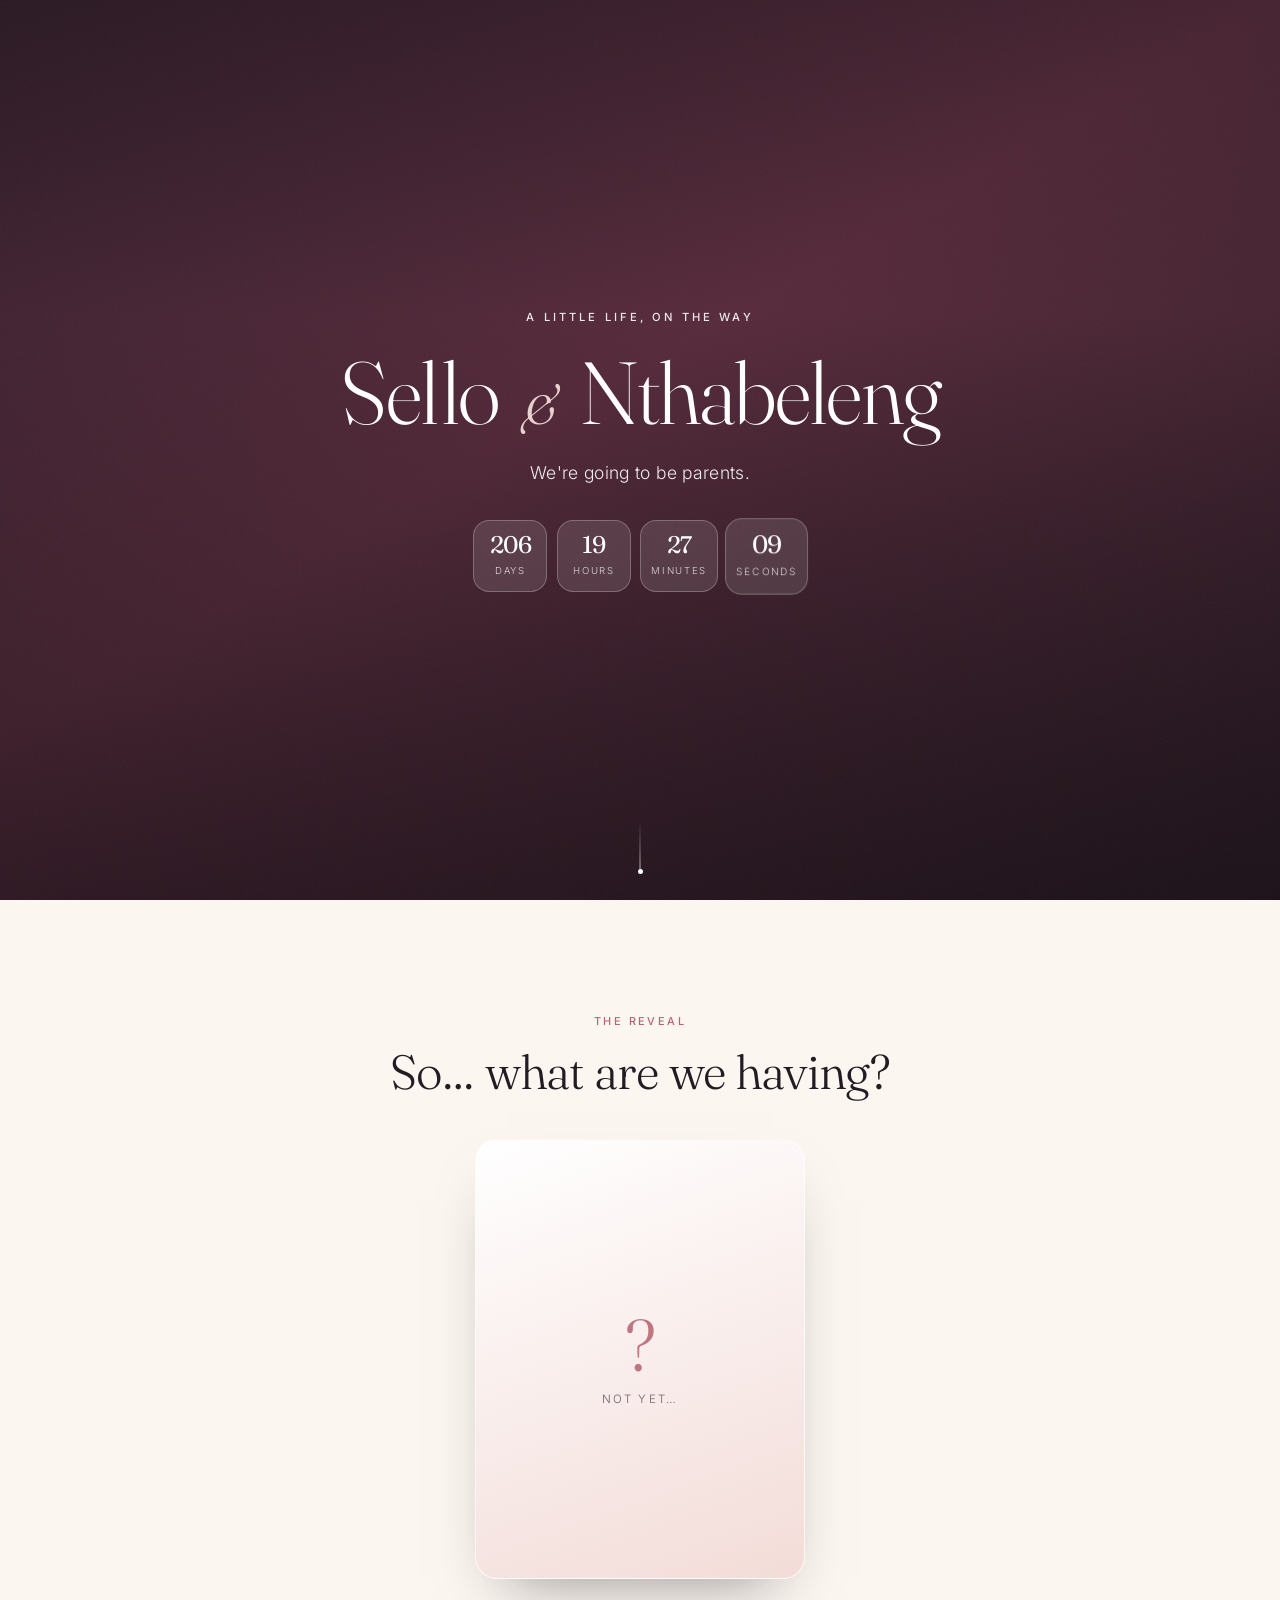
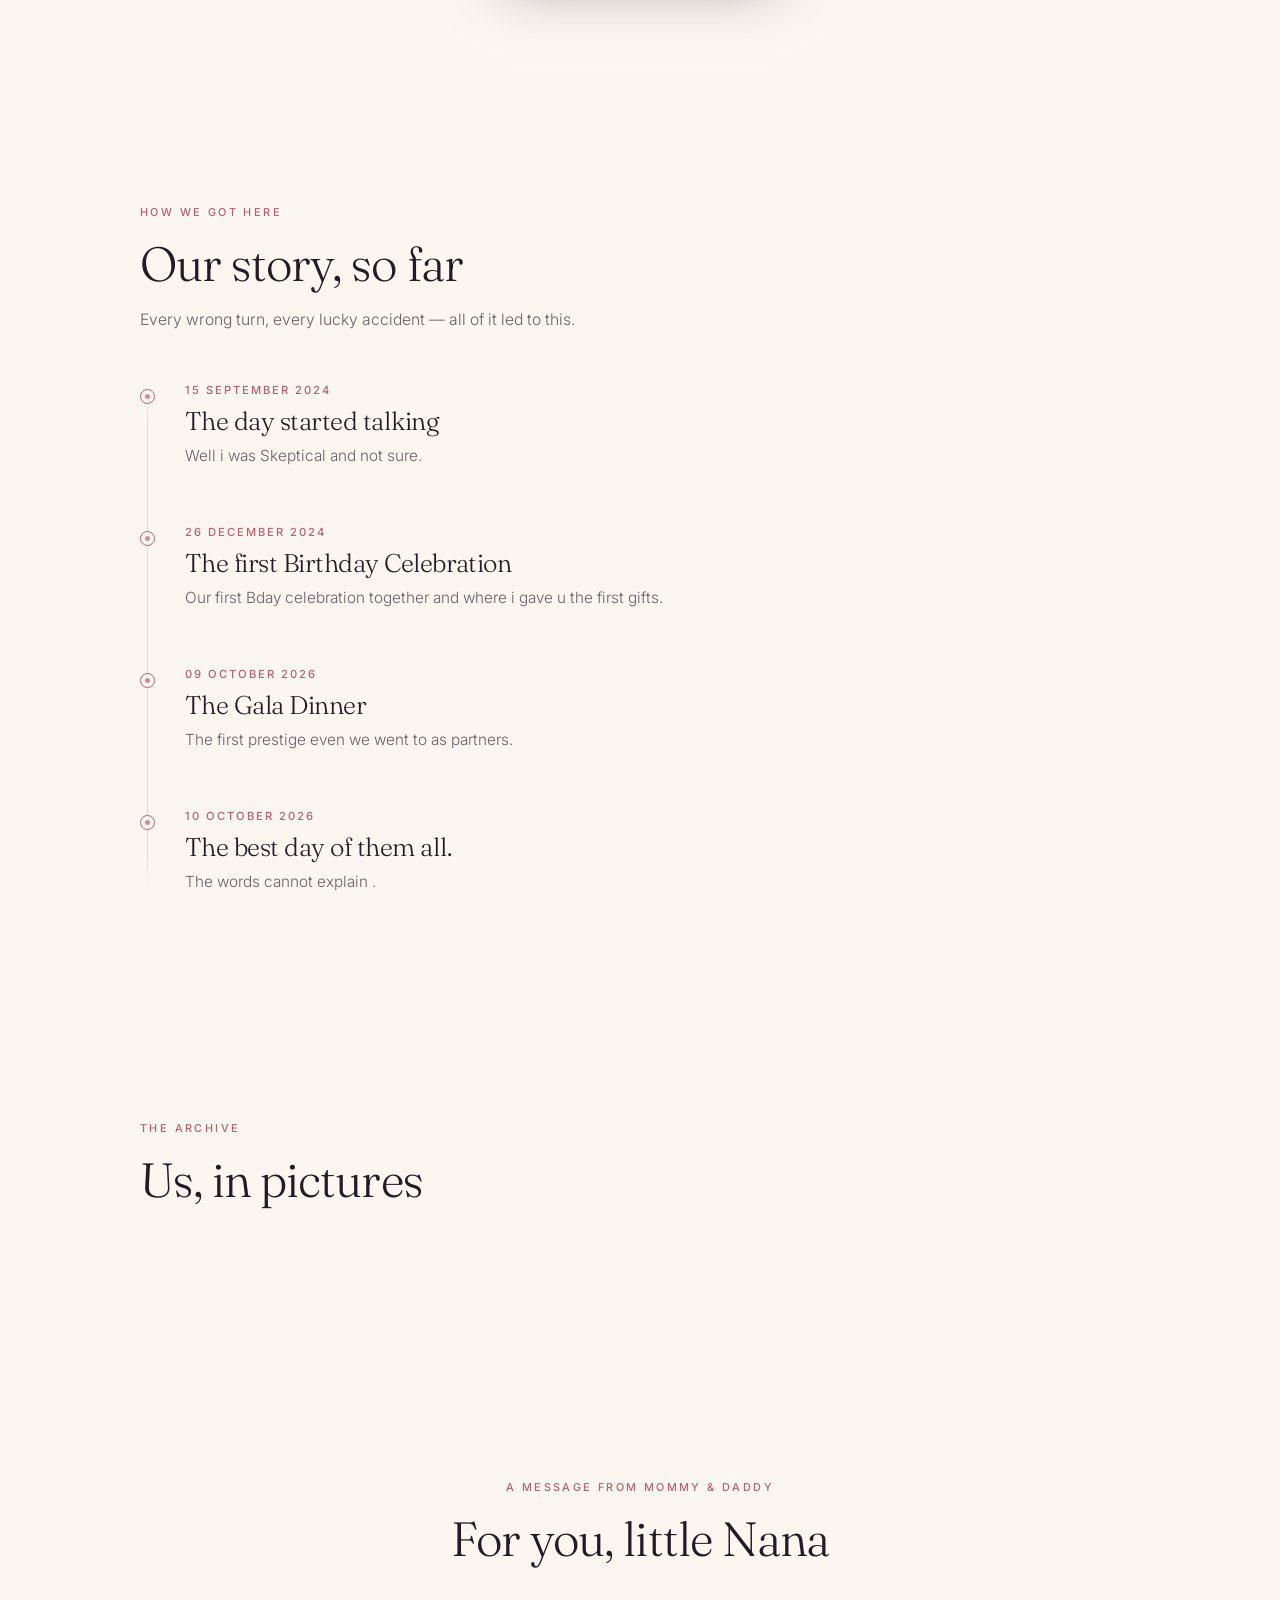
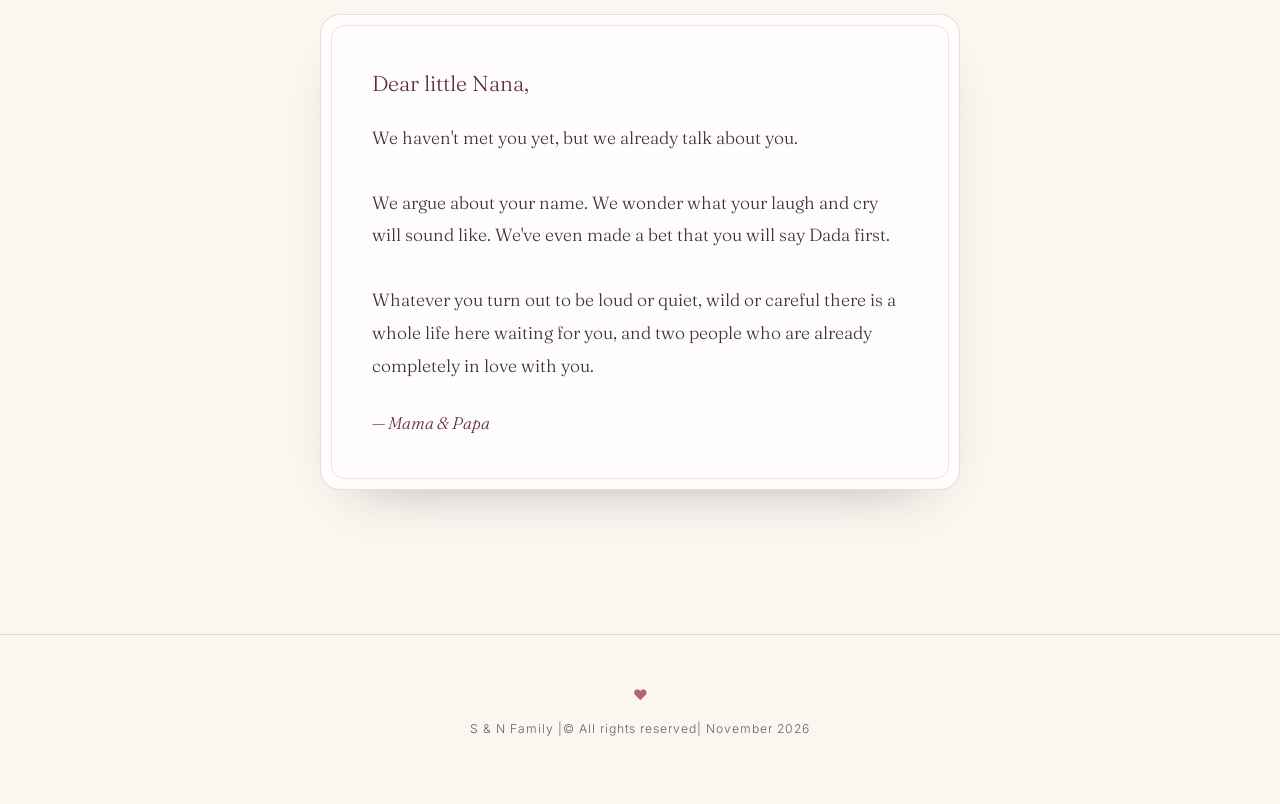
==== index.htm @ b05c245f "Update index.htm" ====
<!DOCTYPE html>
<html lang="en">
<head>
<meta charset="utf-8" />
<meta name="viewport" content="width=device-width, initial-scale=1, viewport-fit=cover" />
<title>Our Little angel</title>
<meta name="description" content="A little corner of the internet for our story — and the tiny person on the way." />
<meta name="theme-color" content="#FBF6F0" />
<link rel="preconnect" href="https://fonts.googleapis.com" />
<link rel="preconnect" href="https://fonts.gstatic.com" crossorigin />
<link href="https://fonts.googleapis.com/css2?family=Fraunces:ital,opsz,wght@0,9..144,300;0,9..144,400;0,9..144,500;1,9..144,300;1,9..144,400&family=Inter:wght@300;400;500&display=swap" rel="stylesheet" />
<style>
/* ============ BASE ============ */
*,*::before,*::after{box-sizing:border-box}
:root{
  --cream:#FBF6F0;
  --paper:#FFFDFB;
  --ink:#241C24;
  --ink-soft:#6B5E68;
  --plum:#5E2B41;
  --rose:#B4636F;
  --blush:#F1DCD8;
  --line:rgba(36,28,36,.13);
  --serif:"Fraunces",Georgia,"Times New Roman",serif;
  --sans:"Inter",system-ui,-apple-system,"Segoe UI",sans-serif;
  --max:1080px;
  --pad:clamp(1.25rem,5vw,2.5rem);
  --ease:cubic-bezier(.22,1,.36,1);
}
html{scroll-behavior:smooth;-webkit-text-size-adjust:100%}
body{
  margin:0;background:var(--cream);color:var(--ink);
  font-family:var(--sans);font-weight:300;line-height:1.7;
  font-size:clamp(15px,1.6vw,17px);overflow-x:hidden;
}
img{max-width:100%;display:block}
h1,h2,h3{font-family:var(--serif);font-weight:300;line-height:1.1;letter-spacing:-.02em;margin:0;font-optical-sizing:auto}
p{margin:0}
a{color:inherit}

/* subtle paper grain */
.grain{
  position:fixed;inset:0;z-index:9999;pointer-events:none;opacity:.045;
  background-image:url("data:image/svg+xml,%3Csvg xmlns='http://www.w3.org/2000/svg' width='180' height='180'%3E%3Cfilter id='n'%3E%3CfeTurbulence type='fractalNoise' baseFrequency='0.8' numOctaves='3' stitchTiles='stitch'/%3E%3C/filter%3E%3Crect width='180' height='180' filter='url(%23n)'/%3E%3C/svg%3E");
  background-size:180px 180px;
}

/* ============ LAYOUT ============ */
.section{padding:clamp(3.5rem,9vw,7rem) 0}
.wrap{max-width:var(--max);margin-inline:auto;padding-inline:var(--pad)}
.eyebrow{
  font-family:var(--sans);font-size:.68rem;letter-spacing:.22em;text-transform:uppercase;
  color:var(--rose);font-weight:500;margin-bottom:1rem;
}
.section__title{font-size:clamp(1.9rem,4.6vw,3rem)}
.section__lede{color:var(--ink-soft);max-width:52ch;margin-top:1rem;font-size:.98rem}

/* ============ HERO ============ */
.hero{
  position:relative;min-height:100svh;display:grid;place-items:center;text-align:center;
  overflow:hidden;color:#fff;isolation:isolate;
}
.hero__bg{
  position:absolute;inset:0;z-index:-2;
  background:linear-gradient(150deg,#3A2230 0%,#6B3348 45%,#2A1B24 100%);
}
.hero__img{
  position:absolute;inset:0;width:100%;height:100%;object-fit:cover;z-index:-1;opacity:.92;
}
.hero__veil{
  position:absolute;inset:0;z-index:0;
  background:linear-gradient(180deg,rgba(20,12,18,.42) 0%,rgba(20,12,18,.22) 35%,rgba(20,12,18,.66) 100%);
}
.hero__content{position:relative;z-index:1;padding:2rem var(--pad);max-width:900px}
.hero__kicker{
  font-size:.7rem;letter-spacing:.28em;text-transform:uppercase;font-weight:500;
  opacity:.9;margin-bottom:1.4rem;
}
.hero__names{
  font-size:clamp(2.4rem,8.5vw,5.5rem);line-height:.98;
  display:flex;flex-wrap:wrap;justify-content:center;align-items:baseline;gap:.15em .28em;
}
.hero__names .amp{font-style:italic;color:var(--blush);font-size:.62em;opacity:.95}
.hero__line{margin-top:1.4rem;font-size:clamp(.95rem,2.2vw,1.1rem);letter-spacing:.02em;opacity:.92}

/* ============ COUNTDOWN ============ */
.countdown{
  display:flex;
  gap:.6rem;
  justify-content:center;
  flex-wrap:wrap;
  margin-top:2rem;
}
.cd-unit{
  min-width:74px;
  padding:.75rem .6rem;
  border-radius:16px;
  background:rgba(255,255,255,.12);
  border:1px solid rgba(255,255,255,.25);
  backdrop-filter:blur(8px);
  -webkit-backdrop-filter:blur(8px);
  text-align:center;
  transition:transform .3s ease;
}
.cd-unit.tick{transform:scale(1.05)}
.cd-num{
  display:block;
  font-family:var(--serif);
  font-size:1.5rem;
  line-height:1;
  font-weight:400;
  letter-spacing:-.02em;
  font-variant-numeric:tabular-nums;
}
.cd-lbl{
  display:block;
  margin-top:.4rem;
  font-size:.6rem;
  letter-spacing:.18em;
  text-transform:uppercase;
  opacity:.8;
}
.countdown__done{
  margin-top:2rem;
  font-family:var(--serif);
  font-size:1.25rem;
  letter-spacing:-.02em;
  opacity:.95;
}
@media(max-width:520px){
  .cd-unit{min-width:62px;padding:.65rem .45rem}
  .cd-num{font-size:1.2rem}
}

.scroll-cue{
  position:absolute;bottom:1.6rem;left:50%;transform:translateX(-50%);
  width:1px;height:52px;z-index:1;
  background:linear-gradient(180deg,transparent,rgba(255,255,255,.75));
}
.scroll-cue::after{
  content:"";position:absolute;left:50%;bottom:0;width:5px;height:5px;border-radius:50%;
  background:#fff;transform:translateX(-50%);animation:cue 2.2s ease-in-out infinite;
}
@keyframes cue{
  0%,100%{transform:translate(-50%,0);opacity:.3}
  50%{transform:translate(-50%,-10px);opacity:1}
}

/* ============ REVEAL CARD ============ */
.reveal-section{text-align:center}
.flip{
  position:relative;perspective:1400px;
  width:min(330px,78vw);aspect-ratio:3/4;
  margin:2.5rem auto 0;cursor:pointer;
  -webkit-tap-highlight-color:transparent;
}
.flip__inner{
  position:relative;width:100%;height:100%;
  transform-style:preserve-3d;
  transition:transform 1.1s var(--ease);
}
.flip.is-flipped .flip__inner{transform:rotateY(180deg)}
.flip__face{
  position:absolute;inset:0;backface-visibility:hidden;-webkit-backface-visibility:hidden;
  border-radius:22px;display:flex;flex-direction:column;align-items:center;justify-content:center;
  gap:.55rem;text-align:center;padding:1.6rem;
  box-shadow:0 30px 60px -32px rgba(36,28,36,.5);
  border:1px solid rgba(255,255,255,.7);
}
.flip__face--front{background:linear-gradient(160deg,#FFFFFF 0%,#F3DCD8 100%)}
.flip__face--back{transform:rotateY(180deg);background:linear-gradient(160deg,#FFFFFF 0%,#F6E7EA 100%)}
.flip.is-boy  .flip__face--back{background:linear-gradient(160deg,#FFFFFF 0%,#DCE9F0 100%)}
.flip.is-girl .flip__face--back{background:linear-gradient(160deg,#FFFFFF 0%,#F6DDE3 100%)}
.flip.is-surprise .flip__face--back{background:linear-gradient(160deg,#FFFFFF 0%,#EFE4F2 100%)}

.flip__q{
  font-family:var(--serif);font-size:4.5rem;line-height:1;color:var(--rose);opacity:.85;
  animation:breathe 3.5s ease-in-out infinite;
}
@keyframes breathe{0%,100%{transform:scale(1);opacity:.7}50%{transform:scale(1.07);opacity:1}}
.flip__hint{font-size:.72rem;letter-spacing:.18em;text-transform:uppercase;color:var(--ink-soft)}
.flip__small{font-size:.72rem;letter-spacing:.2em;text-transform:uppercase;color:var(--ink-soft)}
.flip__big{
  font-family:var(--serif);font-size:clamp(2.4rem,9vw,3.2rem);line-height:1;
  color:var(--plum);
}
.flip__note{font-size:.85rem;color:var(--ink-soft);max-width:22ch;line-height:1.6}

.shake{animation:shake .45s ease}
@keyframes shake{
  0%,100%{transform:translateX(0)}
  20%{transform:translateX(-7px)}
  40%{transform:translateX(7px)}
  60%{transform:translateX(-4px)}
  80%{transform:translateX(4px)}
}

/* floating hearts on reveal */
.spark{
  position:absolute;bottom:48%;pointer-events:none;color:var(--rose);
  animation:floatUp 1.9s ease-out forwards;opacity:0;z-index:5;
}
@keyframes floatUp{
  0%{opacity:0;transform:translate(0,0) scale(.5)}
  18%{opacity:.95}
  100%{opacity:0;transform:translate(var(--dx),-280px) scale(1.15) rotate(18deg)}
}

/* ============ STORY TIMELINE ============ */
.story{position:relative;display:flex;flex-direction:column;gap:clamp(2.2rem,5vw,3.4rem);margin-top:3rem}
.story::before{
  content:"";position:absolute;left:7px;top:10px;bottom:10px;width:1px;
  background:linear-gradient(180deg,transparent,var(--line) 6%,var(--line) 94%,transparent);
}
.story__item{position:relative;padding-left:clamp(1.9rem,5vw,2.8rem)}
.story__dot{
  position:absolute;left:0;top:.5rem;width:15px;height:15px;border-radius:50%;
  background:var(--cream);border:1px solid var(--rose);
}
.story__dot::after{
  content:"";position:absolute;inset:4px;border-radius:50%;background:var(--rose);opacity:.7;
}
.story__date{font-size:.7rem;letter-spacing:.18em;text-transform:uppercase;color:var(--rose);font-weight:500;margin-bottom:.4rem}
.story__title{font-size:clamp(1.25rem,3vw,1.6rem);margin-bottom:.5rem}
.story__text{color:var(--ink-soft);max-width:56ch;font-size:.96rem}
.story__photo{
  margin:1.1rem 0 0;border-radius:14px;overflow:hidden;background:#EFE6DE;
  aspect-ratio:16/10;max-width:520px;
}
.story__photo img{width:100%;height:100%;object-fit:cover}

/* ============ GALLERY ============ */
.gallery{column-count:1;column-gap:14px;margin-top:3rem}
@media(min-width:560px){.gallery{column-count:2}}
@media(min-width:900px){.gallery{column-count:3}}
.gallery__item{
  break-inside:avoid;margin:0 0 14px;border-radius:14px;overflow:hidden;
  background:#EFE6DE;
}
.gallery__item img{width:100%;transition:transform .8s var(--ease)}
.gallery__item:hover img{transform:scale(1.04)}
.gallery__item figcaption{
  font-size:.68rem;letter-spacing:.12em;text-transform:uppercase;color:var(--ink-soft);
  padding:.7rem .2rem .85rem;text-align:center;
}

/* ============ LETTER ============ */
.letter{
  position:relative;max-width:640px;margin:3rem auto 0;
  background:var(--paper);border:1px solid var(--line);border-radius:20px;
  padding:clamp(1.6rem,5vw,3.2rem);
  box-shadow:0 24px 55px -38px rgba(36,28,36,.45);
}
.letter::before{
  content:"";position:absolute;inset:10px;border:1px solid rgba(180,99,111,.18);
  border-radius:13px;pointer-events:none;
}
.letter__greeting{font-family:var(--serif);font-size:1.35rem;color:var(--plum);margin-bottom:1.2rem}
.letter__body{
  font-family:var(--serif);font-size:clamp(1rem,2.4vw,1.1rem);line-height:1.85;
  color:#3B303A;white-space:pre-line;
}
.letter__signoff{margin-top:1.7rem;font-family:var(--serif);font-style:italic;color:var(--plum)}

/* ============ FOOTER ============ */
.footer{padding:3rem 0 4rem;text-align:center;border-top:1px solid var(--line);margin-top:2rem}
.footer p{font-size:.76rem;color:var(--ink-soft);letter-spacing:.08em}
.footer .mark{color:var(--rose);font-size:.9rem;display:block;margin-bottom:.7rem}

/* ============ SCROLL REVEAL ============ */
.reveal-on-scroll{opacity:0;transform:translateY(22px);transition:opacity .9s var(--ease),transform .9s var(--ease)}
.reveal-on-scroll.in{opacity:1;transform:none}

@media (prefers-reduced-motion:reduce){
  html{scroll-behavior:auto}
  .reveal-on-scroll{opacity:1;transform:none;transition:none}
  .flip__q,.scroll-cue::after{animation:none}
  .cd-unit{transition:none}
}
</style>
</head>
<body>
<div class="grain" aria-hidden="true"></div>

<!-- ══════════════ HERO ══════════════ -->
<header class="hero" id="top">
  <div class="hero__bg" aria-hidden="true"></div>
  <img class="hero__img" id="heroImg" alt="" fetchpriority="high" />
  <div class="hero__veil" aria-hidden="true"></div>

  <div class="hero__content">
    <p class="hero__kicker" id="heroKicker"></p>
    <h1 class="hero__names">
      <span id="nameYou"></span>
      <span class="amp" aria-hidden="true">&amp;</span>
      <span id="nameHer"></span>
    </h1>
    <p class="hero__line" id="heroLine"></p>

    <!-- ===== COUNTDOWN UNDER "WE'RE GOING TO BE PARENTS." ===== -->
    <div class="countdown" id="countdown" aria-live="polite">
      <div class="cd-unit">
        <span class="cd-num" id="cd-d">—</span>
        <span class="cd-lbl">Days</span>
      </div>
      <div class="cd-unit">
        <span class="cd-num" id="cd-h">—</span>
        <span class="cd-lbl">Hours</span>
      </div>
      <div class="cd-unit">
        <span class="cd-num" id="cd-m">—</span>
        <span class="cd-lbl">Minutes</span>
      </div>
      <div class="cd-unit">
        <span class="cd-num" id="cd-s">—</span>
        <span class="cd-lbl">Seconds</span>
      </div>
    </div>
    <p class="countdown__done" id="cd-done" hidden>Our Little Angel is here 🤍.</p>
    <!-- ===== /COUNTDOWN ===== -->
  </div>

  <a class="scroll-cue" href="#reveal" aria-label="Scroll down"></a>
</header>

<!-- ══════════════ REVEAL ══════════════ -->
<section class="section reveal-section" id="reveal">
  <div class="wrap">
    <p class="eyebrow reveal-on-scroll">The reveal</p>
    <h2 class="section__title reveal-on-scroll">So… what are we having?</h2>

    <div class="flip" id="flip" role="button" tabindex="0"
         aria-label="Tap the card to reveal the gender">
      <div class="flip__inner">
        <div class="flip__face flip__face--front">
          <span class="flip__q" aria-hidden="true">?</span>
          <p class="flip__hint" id="flipHint">Tap to find out</p>
        </div>
        <div class="flip__face flip__face--back">
          <p class="flip__small" id="revealLabel"></p>
          <p class="flip__big" id="revealAnswer"></p>
          <p class="flip__note" id="revealNote"></p>
        </div>
      </div>
    </div>
  </div>
</section>

<!-- ══════════════ STORY ══════════════ -->
<section class="section" id="story-section">
  <div class="wrap">
    <p class="eyebrow reveal-on-scroll">How we got here</p>
    <h2 class="section__title reveal-on-scroll">Our story, so far</h2>
    <p class="section__lede reveal-on-scroll">Every wrong turn, every lucky accident — all of it led to this.</p>
    <div class="story" id="story"></div>
  </div>
</section>

<!-- ══════════════ GALLERY ══════════════ -->
<section class="section" id="gallery-section">
  <div class="wrap">
    <p class="eyebrow reveal-on-scroll">The archive</p>
    <h2 class="section__title reveal-on-scroll">Us, in pictures</h2>
    <div class="gallery" id="gallery"></div>
  </div>
</section>

<!-- ══════════════ LETTER ══════════════ -->
<section class="section" id="letter-section">
  <div class="wrap">
    <p class="eyebrow reveal-on-scroll" style="text-align:center">A Message from Mommy & Daddy</p>
    <h2 class="section__title reveal-on-scroll" style="text-align:center">For you, little Nana</h2>

    <article class="letter reveal-on-scroll">
      <p class="letter__greeting" id="letterGreeting"></p>
      <p class="letter__body" id="letterBody"></p>
      <p class="letter__signoff" id="letterSignoff"></p>
    </article>
  </div>
</section>

<!-- ══════════════ FOOTER ══════════════ -->
<footer class="footer">
  <div class="wrap">
    <span class="mark" aria-hidden="true">♥</span>
    <p id="footerNote"></p>
  </div>
</footer>

<script>
/* ══════════════════════════════════════════════════════════════
   ①  YOUR CONTENT — edit this block only
   ══════════════════════════════════════════════════════════════ */
const CONFIG = {

  names: { you: "Sello", her: "Nthabeleng" },

  hero: {
    photo: "photos/hero.jpg",           // ← your gender-reveal photo
    alt: "Our gender reveal",
    kicker: "A little life, on the way",
    line: "We're going to be parents."
  },

  /* ⚠ Countdown date.
     You can use "2027-07-15" for a precise day,
     or leave "2027-07" and it will count to 1 July 2027. */
  dueDate: "2027-07",

  reveal: {
    label: "It's a",
    answer: "surprise",                 // "girl" | "boy" | "surprise"
    note: "A little angel Already so loved.",
    unlockDate: "2026-12-26",           // e.g. "2026-12-26" to lock until the day
  },

  story: [
    {
      date: "15 September 2024",
      title: "The day started talking",
      text: "Well i was Skeptical and not sure."
    },
    {
      date: "26 December 2024",
      title: "The first Birthday Celebration",
      text: "Our first Bday celebration together and where i gave u the first gifts."
    },
    {
      date: "09 October 2026",
      title: "The Gala Dinner",
      text: "The first prestige even we went to as partners."
    },
    {
      date: "10 October 2026",
      title: "The best day of them all.",
      text: "The words cannot explain ."
    }
  ],

  gallery: [
    "photos/01.jpg",
    "photos/02.jpg",
    { src: "photos/03.jpg", cap: "Somewhere, some summer" },
    "photos/04.jpg",
    "photos/05.jpg",
    { src: "photos/06.jpg", cap: "Us being us" }
  ],

  letter: {
    greeting: "Dear little Nana,",
    body: "We haven't met you yet, but we already talk about you.\n\nWe argue about your name. We wonder what your laugh and cry will sound like. We've even made a bet that you will say Dada first.\n\nWhatever you turn out to be loud or quiet, wild or careful there is a whole life here waiting for you, and two people who are already completely in love with you.",
    signoff: "— Mama & Papa"
  },

  footerNote: "S & N Family |© All rights reserved| November 2026"
};
/* ══════════════════════════════════════════════════════════════
   ↓ Nothing below here needs editing to run the site.
   ══════════════════════════════════════════════════════════════ */

(function () {
  "use strict";
  const $ = (sel, root = document) => root.querySelector(sel);

  /* ---------- HERO ---------- */
  $('#nameYou').textContent = CONFIG.names.you;
  $('#nameHer').textContent = CONFIG.names.her;
  $('#heroKicker').textContent = CONFIG.hero.kicker;
  $('#heroLine').textContent = CONFIG.hero.line;

  const heroImg = $('#heroImg');
  if (CONFIG.hero.photo) {
    heroImg.src = CONFIG.hero.photo;
    heroImg.alt = CONFIG.hero.alt || "";
    heroImg.addEventListener('error', () => { heroImg.style.display = 'none'; });
  } else {
    heroImg.style.display = 'none';
  }

  /* ---------- COUNTDOWN ----------
     Sits directly under "We're going to be parents."
     Reads CONFIG.dueDate. Accepts YYYY-MM-DD or YYYY-MM. */
  (function countdown() {
    let raw = String(CONFIG.dueDate || "").trim();

    // "2027-07"  →  treat as the 1st of that month
    if (/^\d{4}-\d{2}$/.test(raw)) raw += "-01";

    // Add local midnight if no time was given
    const iso = raw.indexOf("T") === -1 ? raw + "T00:00:00" : raw;
    const target = new Date(iso).getTime();

    const box  = document.getElementById("countdown");
    const done = document.getElementById("cd-done");
    const dEl  = document.getElementById("cd-d");
    const hEl  = document.getElementById("cd-h");
    const mEl  = document.getElementById("cd-m");
    const sEl  = document.getElementById("cd-s");

    if (!box || !dEl) return;

    if (isNaN(target)) {
      console.warn("[countdown] Invalid CONFIG.dueDate:", CONFIG.dueDate);
      box.hidden = true;
      return;
    }

    const pad = (n) => String(n).padStart(2, "0");
    let lastSec = -1;
    let timer = null;

    function showDone() {
      if (timer) { clearInterval(timer); timer = null; }
      box.hidden = true;
      if (done) done.hidden = false;
    }

    function tick() {
      const diff = target - Date.now();

      if (diff <= 0) { showDone(); return; }

      const days = Math.floor(diff / 86400000);
      const hrs  = Math.floor(diff / 3600000) % 24;
      const mins = Math.floor(diff / 60000) % 60;
      const secs = Math.floor(diff / 1000) % 60;

      dEl.textContent = days;
      hEl.textContent = pad(hrs);
      mEl.textContent = pad(mins);
      sEl.textContent = pad(secs);

      // gentle pulse on the seconds tile each time it changes
      if (secs !== lastSec) {
        lastSec = secs;
        const tile = sEl.closest(".cd-unit");
        if (tile) {
          tile.classList.add("tick");
          setTimeout(() => tile.classList.remove("tick"), 160);
        }
      }
    }

    tick();
    timer = setInterval(tick, 1000);

    // pause while the tab is hidden; refresh instantly on return
    document.addEventListener("visibilitychange", () => {
      if (document.hidden) {
        if (timer) { clearInterval(timer); timer = null; }
      } else {
        tick();
        if (!timer) timer = setInterval(tick, 1000);
      }
    });
  })();

  /* ---------- REVEAL CARD ---------- */
  const flip = $('#flip');
  const ANSWERS = {
    girl:     { big: 'Girl',     cls: 'is-girl' },
    boy:      { big: 'Boy',      cls: 'is-boy' },
    surprise: { big: 'Surprise', cls: 'is-surprise' }
  };
  const answer = ANSWERS[(CONFIG.reveal.answer || 'surprise').toLowerCase()] || ANSWERS.surprise;

  $('#revealLabel').textContent = CONFIG.reveal.label;
  $('#revealAnswer').textContent = answer.big;
  $('#revealNote').textContent = CONFIG.reveal.note;
  flip.classList.add(answer.cls);

  const unlockAt = CONFIG.reveal.unlockDate
    ? new Date(CONFIG.reveal.unlockDate + 'T00:00:00')
    : null;
  const locked = unlockAt && Date.now() < unlockAt;
  if (locked) {
    $('#flipHint').textContent = 'Not yet…';
  }

  let hasRevealed = false;

  function spawnSparks() {
    const glyphs = ['♥', '♡', '✦'];
    for (let i = 0; i < 18; i++) {
      const s = document.createElement('span');
      s.className = 'spark';
      s.textContent = glyphs[i % glyphs.length];
      s.style.left = (50 + (Math.random() * 70 - 35)) + '%';
      s.style.setProperty('--dx', (Math.random() * 180 - 90) + 'px');
      s.style.animationDelay = (Math.random() * 0.3) + 's';
      s.style.fontSize = (10 + Math.random() * 16) + 'px';
      flip.appendChild(s);
      setTimeout(() => s.remove(), 2400);
    }
  }

  function doReveal() {
    if (locked) {
      flip.classList.remove('shake');
      void flip.offsetWidth; // restart animation
      flip.classList.add('shake');
      return;
    }
    flip.classList.toggle('is-flipped');
    if (!hasRevealed && flip.classList.contains('is-flipped')) {
      hasRevealed = true;
      setTimeout(spawnSparks, 550);
    }
  }

  flip.addEventListener('click', doReveal);
  flip.addEventListener('keydown', (e) => {
    if (e.key === 'Enter' || e.key === ' ') { e.preventDefault(); doReveal(); }
  });

  /* ---------- STORY TIMELINE ---------- */
  const storyEl = $('#story');
  (CONFIG.story || []).forEach((item) => {
    const el = document.createElement('article');
    el.className = 'story__item reveal-on-scroll';

    const photo = item.photo
      ? `<figure class="story__photo">
           <img src="${item.photo}" alt="${item.title || ''}" loading="lazy"
                onerror="this.parentElement.remove()">
         </figure>`
      : '';

    el.innerHTML = `
      <span class="story__dot" aria-hidden="true"></span>
      <p class="story__date">${item.date || ''}</p>
      <h3 class="story__title">${item.title || ''}</h3>
      <p class="story__text">${item.text || ''}</p>
      ${photo}`;
    storyEl.appendChild(el);
  });

  /* ---------- GALLERY ---------- */
  const galleryEl = $('#gallery');
  (CONFIG.gallery || []).forEach((entry, i) => {
    const item = typeof entry === 'string' ? { src: entry } : entry;
    const fig = document.createElement('figure');
    fig.className = 'gallery__item reveal-on-scroll';
    fig.innerHTML = `
      <img src="${item.src}" alt="${item.cap || 'A memory, number ' + (i + 1)}" loading="lazy"
           onerror="this.closest('figure').remove()">
      ${item.cap ? `<figcaption>${item.cap}</figcaption>` : ''}`;
    galleryEl.appendChild(fig);
  });

  /* ---------- LETTER ---------- */
  $('#letterGreeting').textContent = CONFIG.letter.greeting;
  $('#letterBody').textContent = CONFIG.letter.body;
  $('#letterSignoff').textContent = CONFIG.letter.signoff;

  /* ---------- FOOTER ---------- */
  $('#footerNote').textContent = CONFIG.footerNote;

  /* ---------- SCROLL REVEAL ---------- */
  const targets = document.querySelectorAll('.reveal-on-scroll');
  if ('IntersectionObserver' in window) {
    const io = new IntersectionObserver((entries) => {
      entries.forEach((entry) => {
        if (entry.isIntersecting) {
          entry.target.classList.add('in');
          io.unobserve(entry.target);
        }
      });
    }, { threshold: 0.12, rootMargin: '0px 0px -40px 0px' });

    targets.forEach((t, i) => {
      t.style.transitionDelay = Math.min(i % 4, 3) * 70 + 'ms';
      io.observe(t);
    });
  } else {
    targets.forEach((t) => t.classList.add('in'));
  }
})();
</script>
</body>
</html>
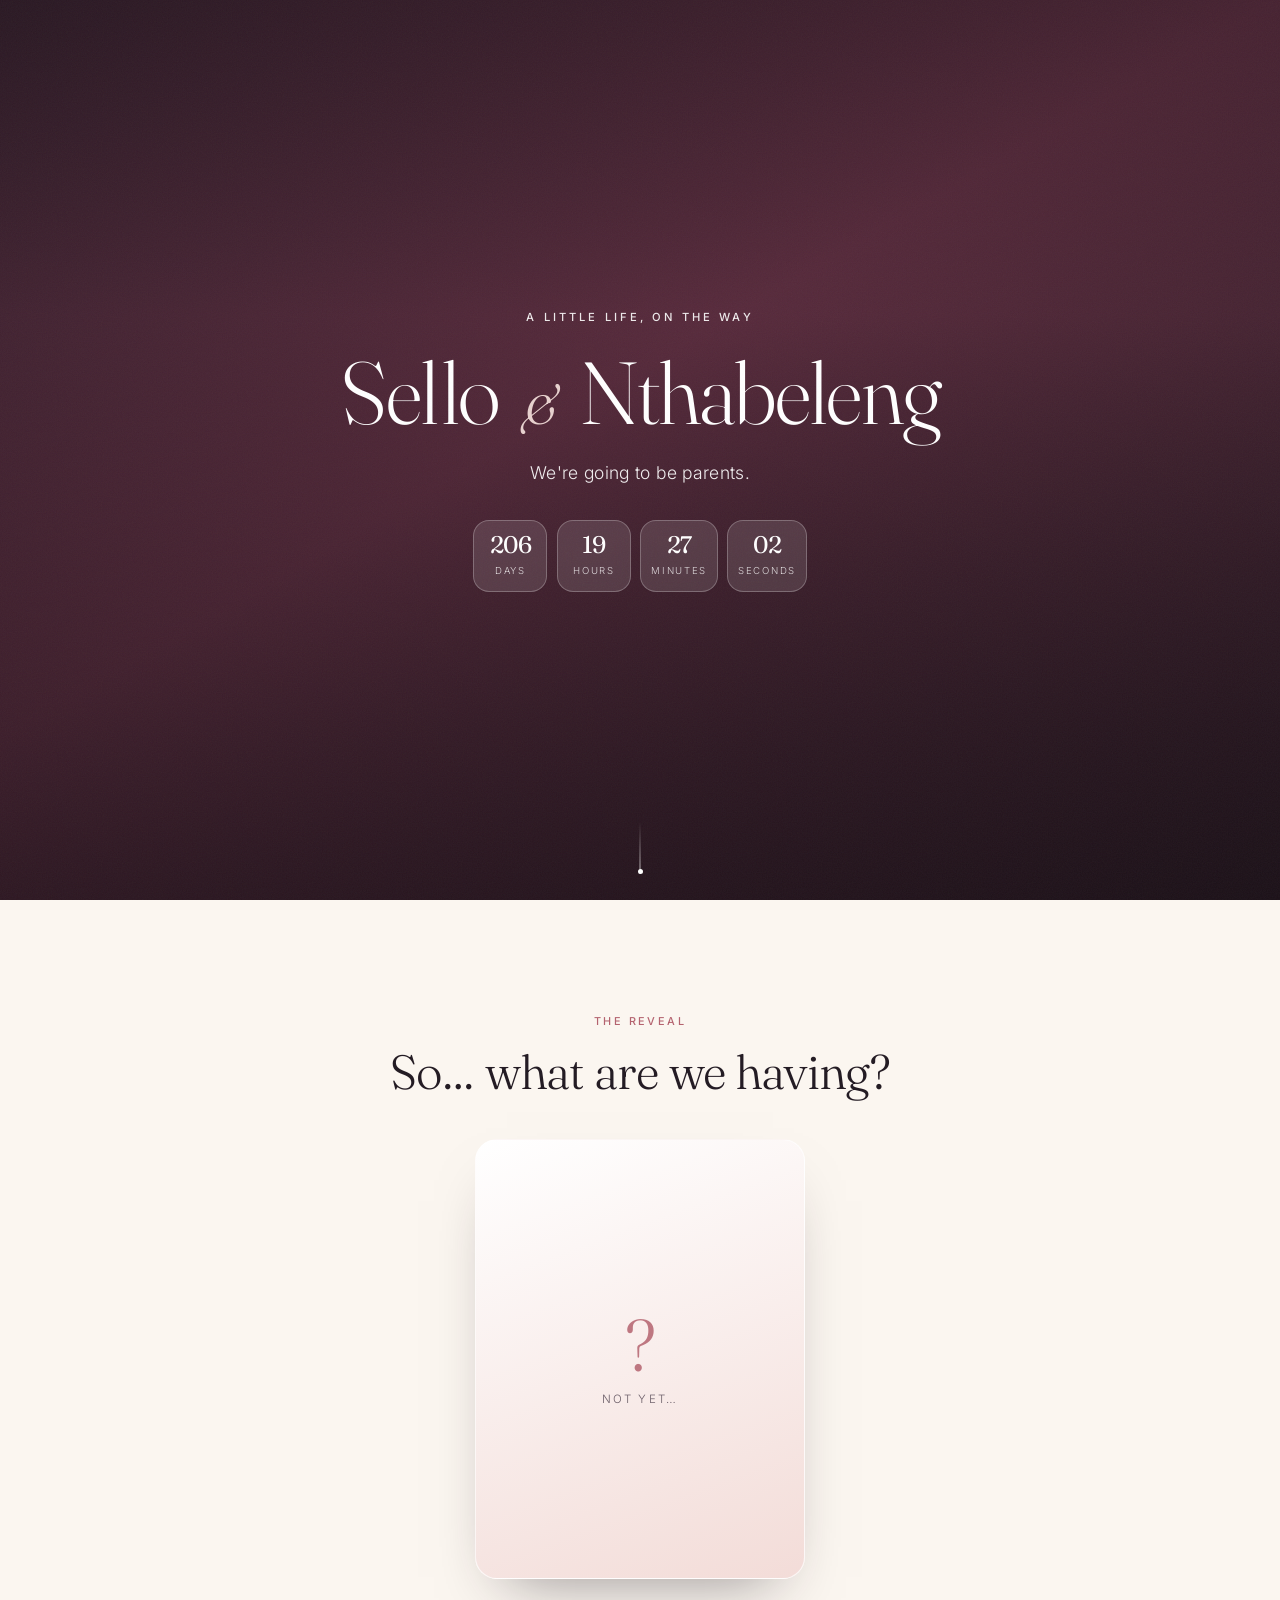
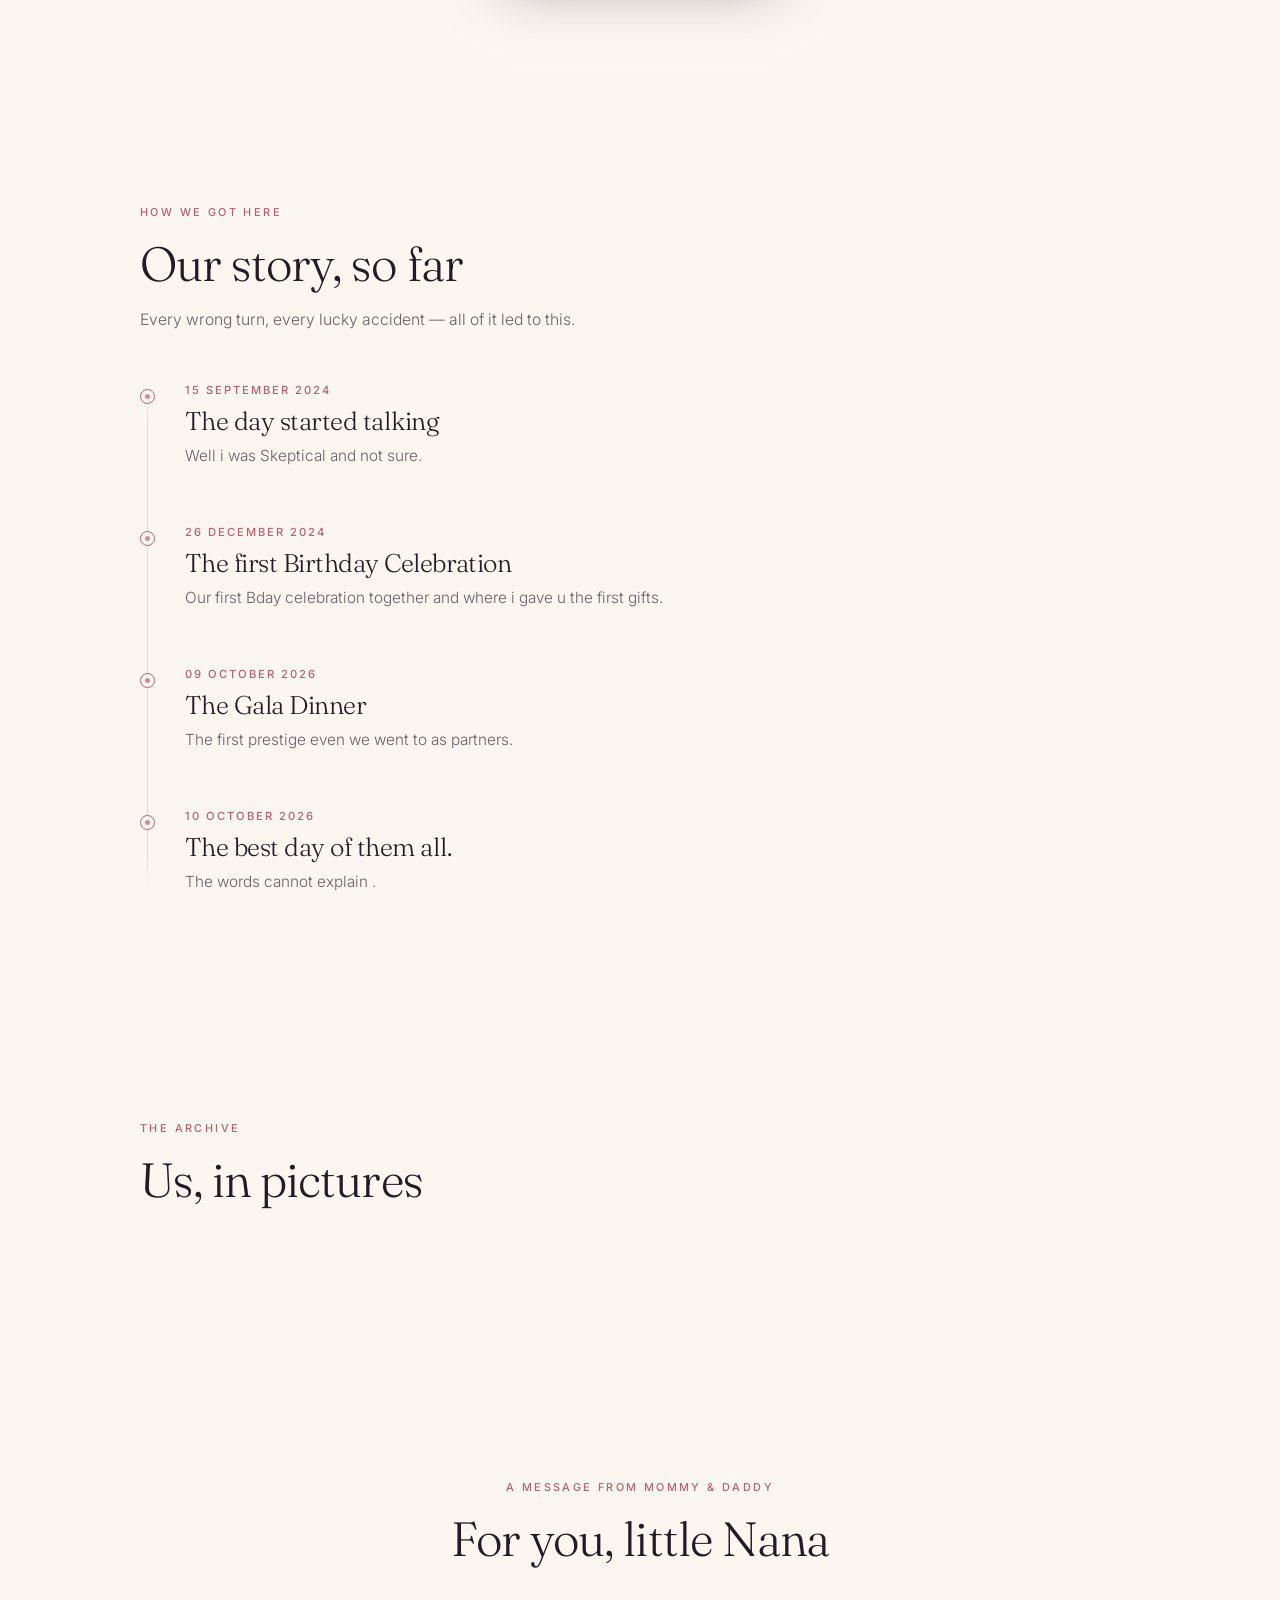
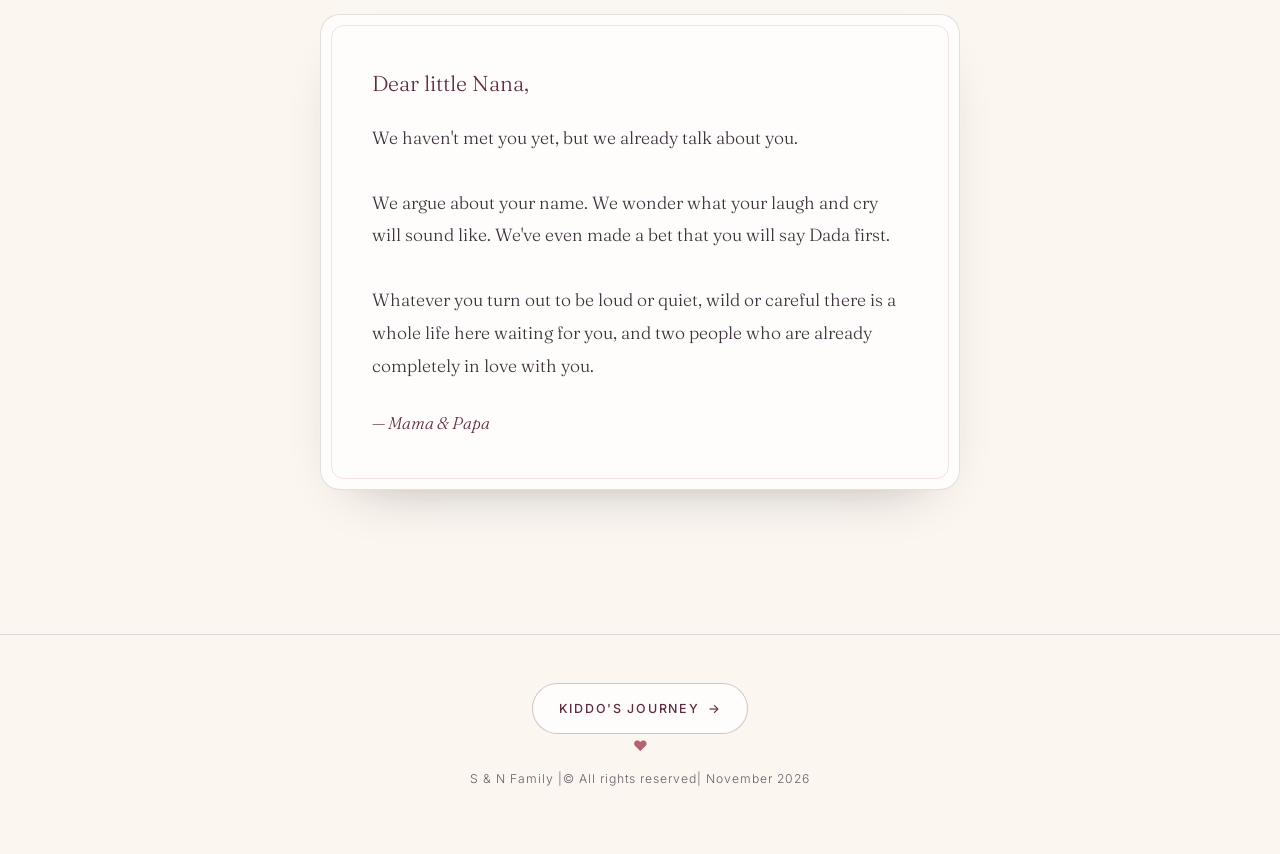
==== commit e86d5bae: "Update print statement from 'Hello' to 'Goodbye'" ====
--- a/index.htm
+++ b/index.htm
@@ -382,6 +382,7 @@
 <!-- ══════════════ FOOTER ══════════════ -->
 <footer class="footer">
   <div class="wrap">
+    <a href="LittleNana.html" class="btn"> Kiddo's journey</a>
     <span class="mark" aria-hidden="true">♥</span>
     <p id="footerNote"></p>
   </div>
@@ -677,5 +678,26 @@
   }
 })();
 </script>
+
+  <style>
+    .btn{
+  display:inline-flex;align-items:center;gap:.5rem;
+  font-family:"Inter",system-ui,sans-serif;font-size:.78rem;font-weight:500;
+  letter-spacing:.14em;text-transform:uppercase;text-decoration:none;
+  color:#5E2B41;background:#FFFDFB;
+  padding:.85rem 1.6rem;border-radius:999px;
+  border:1px solid rgba(94,43,65,.28);
+  transition:background .35s ease,color .35s ease,transform .35s ease,box-shadow .35s ease;
+}
+.btn::after{content:"→";transition:transform .35s ease}
+.btn:hover{
+  background:#5E2B41;color:#FBF6F0;
+  transform:translateY(-2px);
+  box-shadow:0 14px 28px -16px rgba(94,43,65,.65);
+}
+.btn:hover::after{transform:translateX(4px)}
+.btn:active{transform:translateY(0)}
+.btn:focus-visible{outline:2px solid #B4636F;outline-offset:3px}
+  </style>
 </body>
 </html>
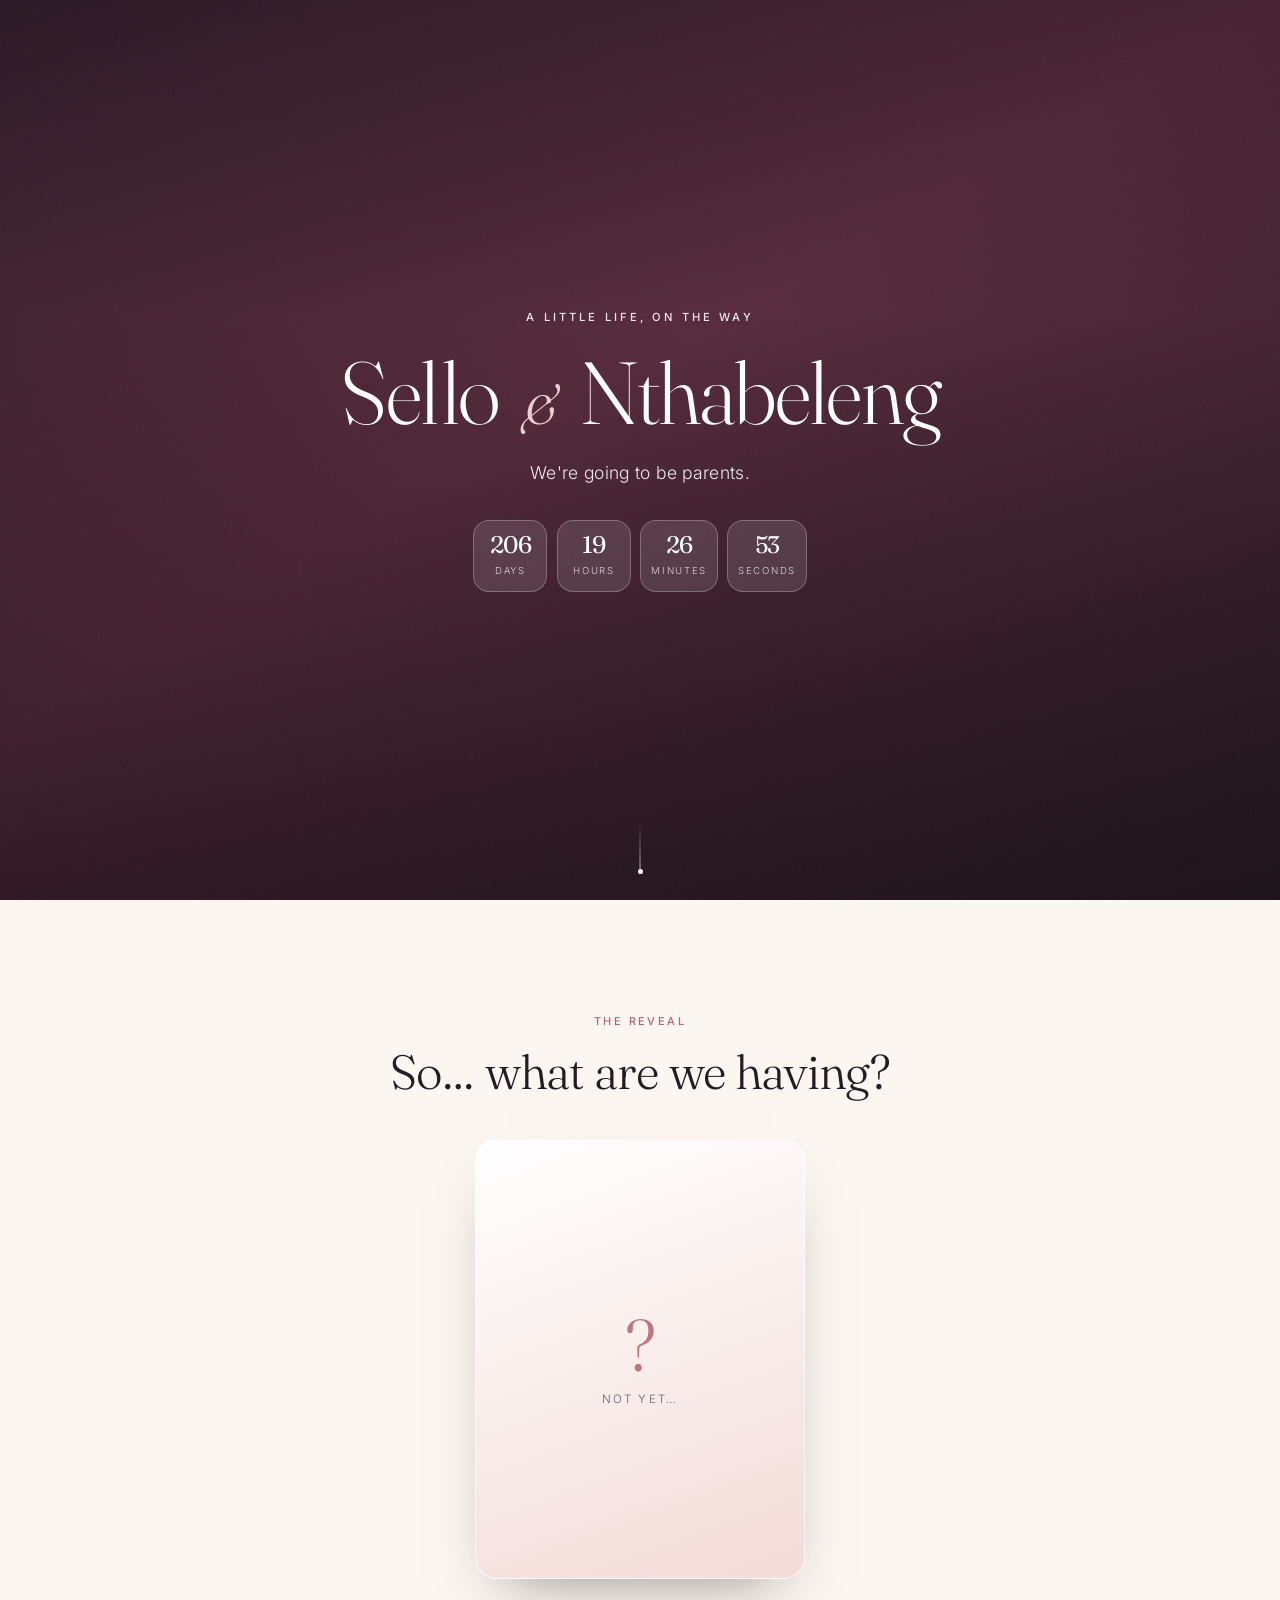
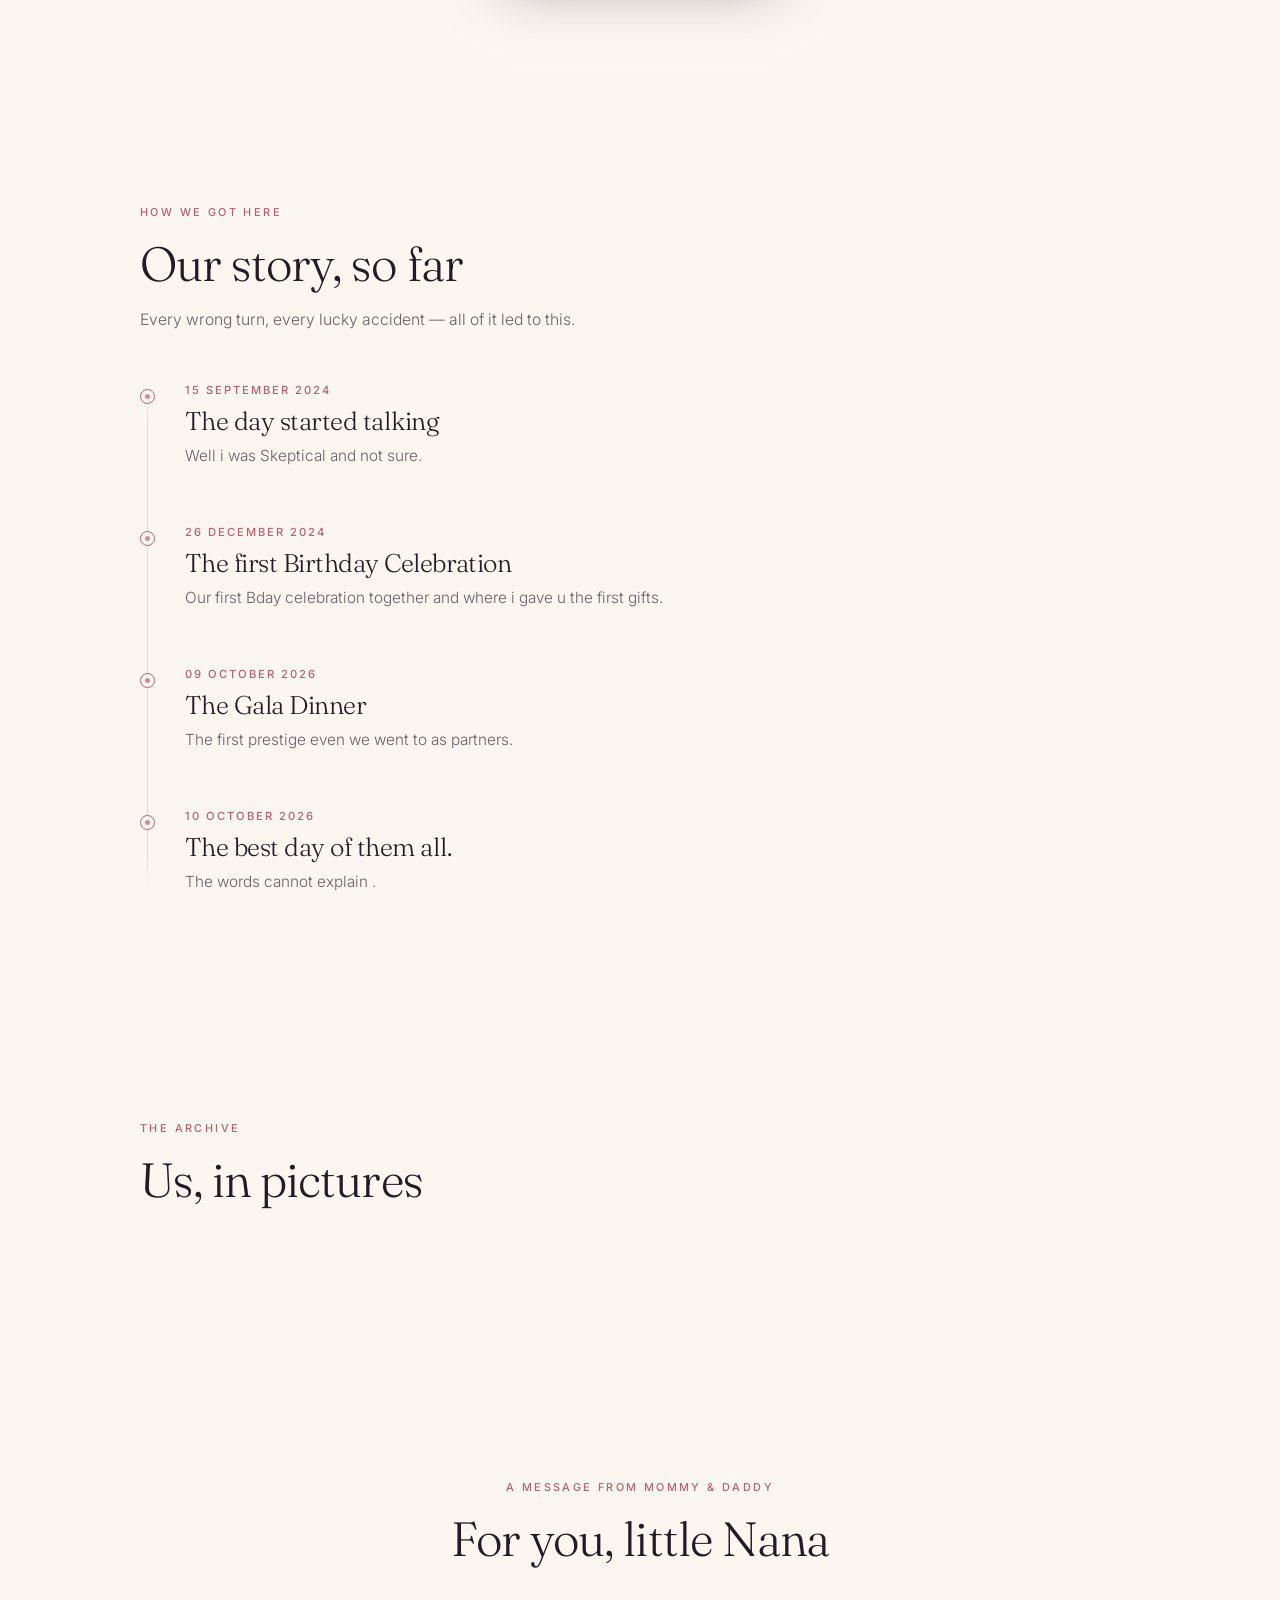
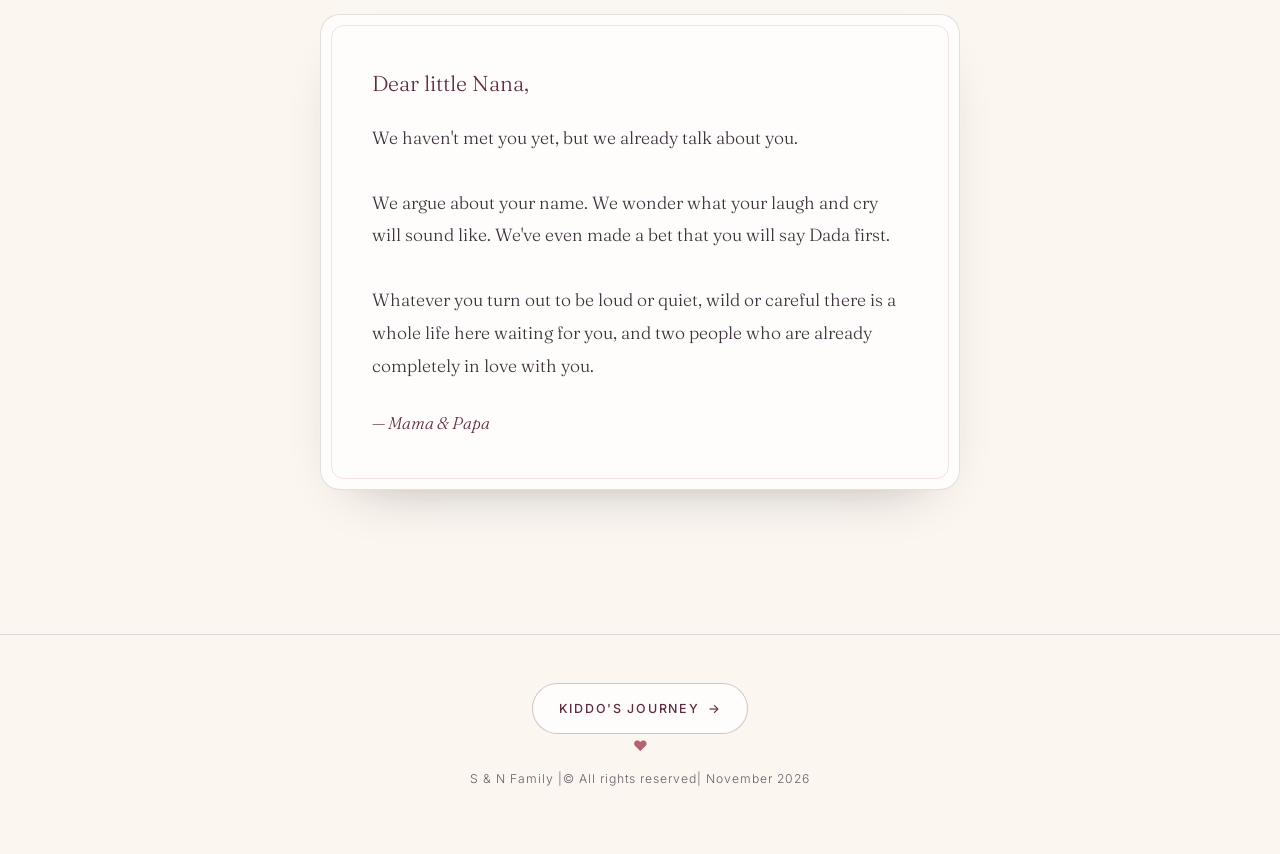
==== commit 79e837fa: "Update index.htm" ====
--- a/index.htm
+++ b/index.htm
@@ -382,7 +382,7 @@
 <!-- ══════════════ FOOTER ══════════════ -->
 <footer class="footer">
   <div class="wrap">
-    <a href="LittleNana.html" class="btn"> Kiddo's journey</a>
+    <a href="LittleNana.html" class="btn" id="lockedBtn"> Kiddo's journey</a>
     <span class="mark" aria-hidden="true">♥</span>
     <p id="footerNote"></p>
   </div>
@@ -698,6 +698,41 @@
 .btn:hover::after{transform:translateX(4px)}
 .btn:active{transform:translateY(0)}
 .btn:focus-visible{outline:2px solid #B4636F;outline-offset:3px}
+    .toast{
+  position:fixed;left:50%;bottom:2rem;transform:translate(-50%,20px);
+  background:#5E2B41;color:#FBF6F0;
+  font-family:"Inter",system-ui,sans-serif;font-size:.85rem;letter-spacing:.02em;
+  padding:.9rem 1.4rem;border-radius:14px;
+  box-shadow:0 20px 40px -20px rgba(36,28,36,.6);
+  opacity:0;pointer-events:none;z-index:10000;
+  transition:opacity .4s ease,transform .4s ease;
+}
+.toast.show{opacity:1;transform:translate(-50%,0)}
   </style>
+
+  <script>
+    
+(function () {
+  const UNLOCK_DATE = "2027-07-01T00:00:00"; // ← change this
+  const btn = document.getElementById("lockedBtn");
+  const toast = document.getElementById("toast");
+  let toastTimer;
+
+  btn.addEventListener("click", function (e) {
+    const unlock = new Date(UNLOCK_DATE);
+    if (isNaN(unlock)) return; // bad date → let link work
+    if (Date.now() < unlock.getTime()) {
+      e.preventDefault();
+      const days = Math.ceil((unlock - Date.now()) / 86400000);
+      toast.textContent = "No please be patient. " + days + " more day" + (days === 1 ? "" : "s") + " to go";
+      toast.classList.add("show");
+      clearTimeout(toastTimer);
+      toastTimer = setTimeout(() => toast.classList.remove("show"), 3200);
+    }
+    // else: do nothing → normal navigation to page2.html happens
+  });
+})();
+
+  </script>
 </body>
 </html>
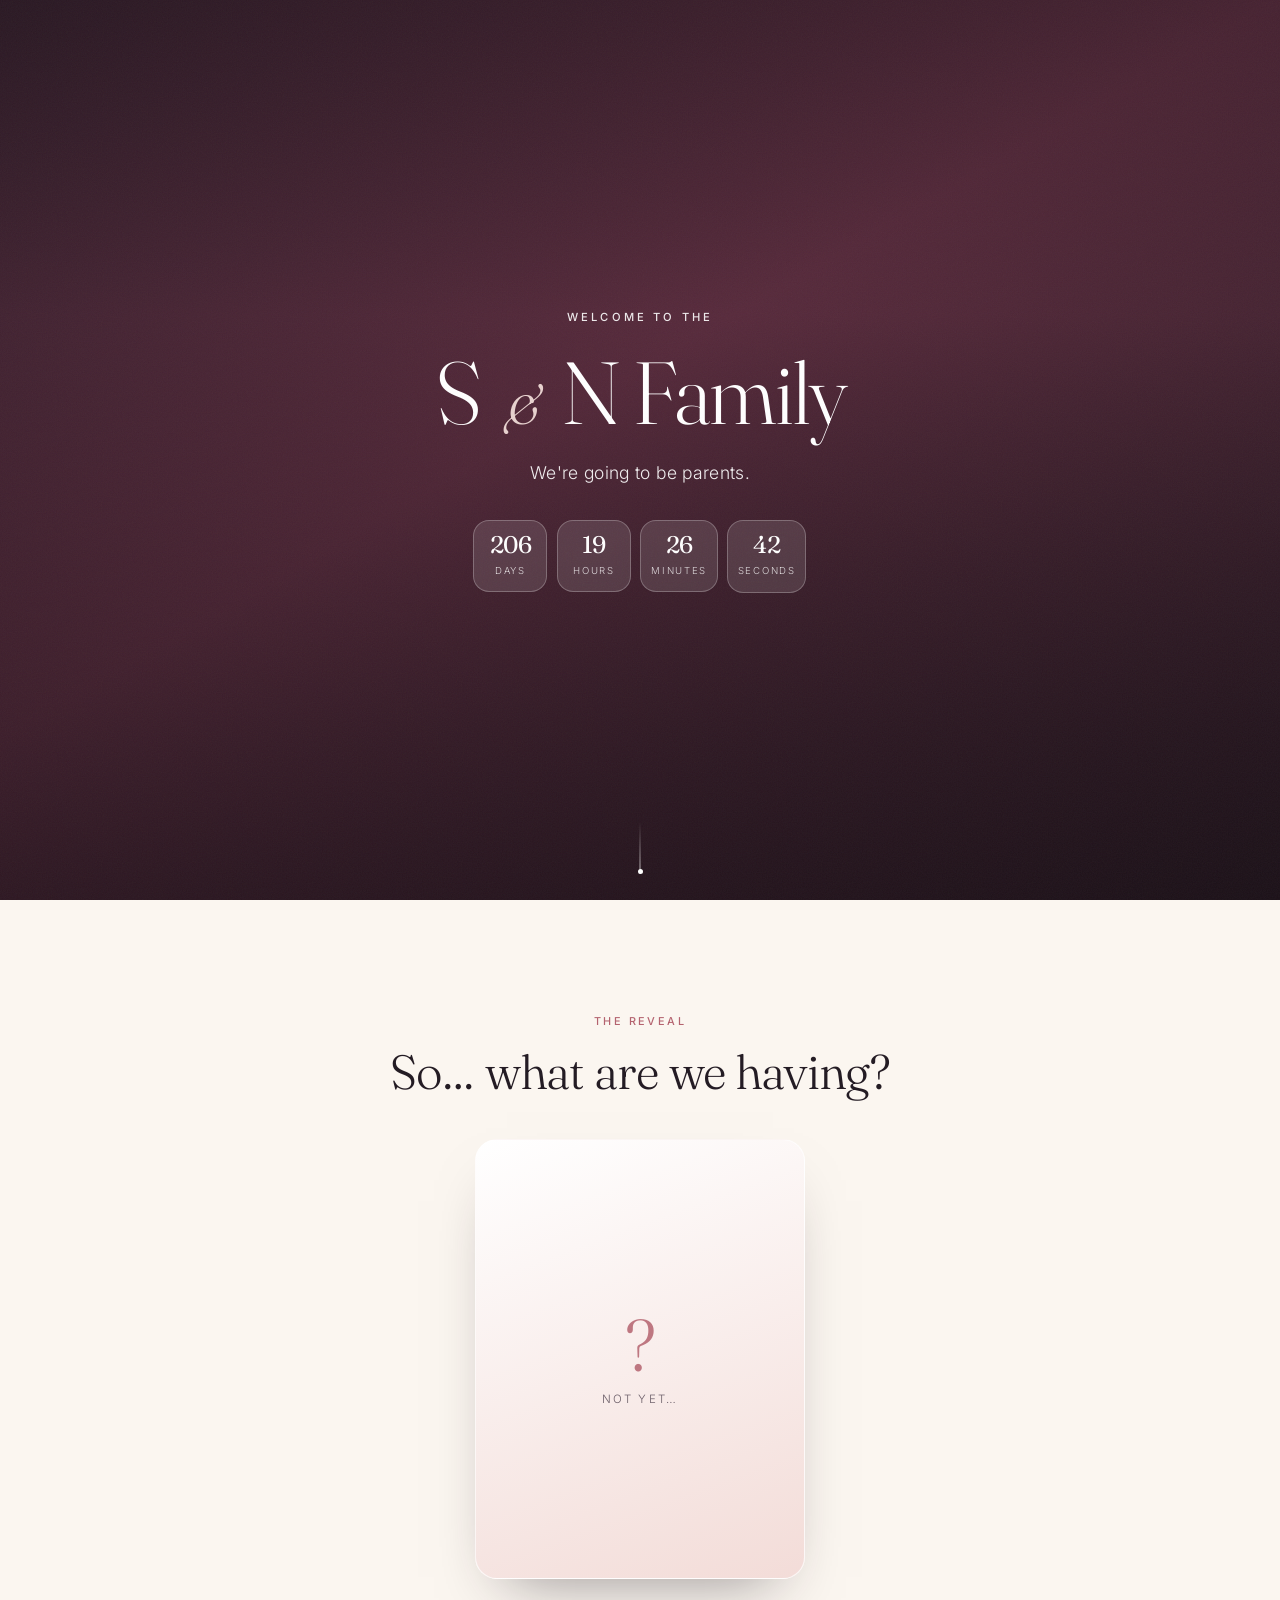
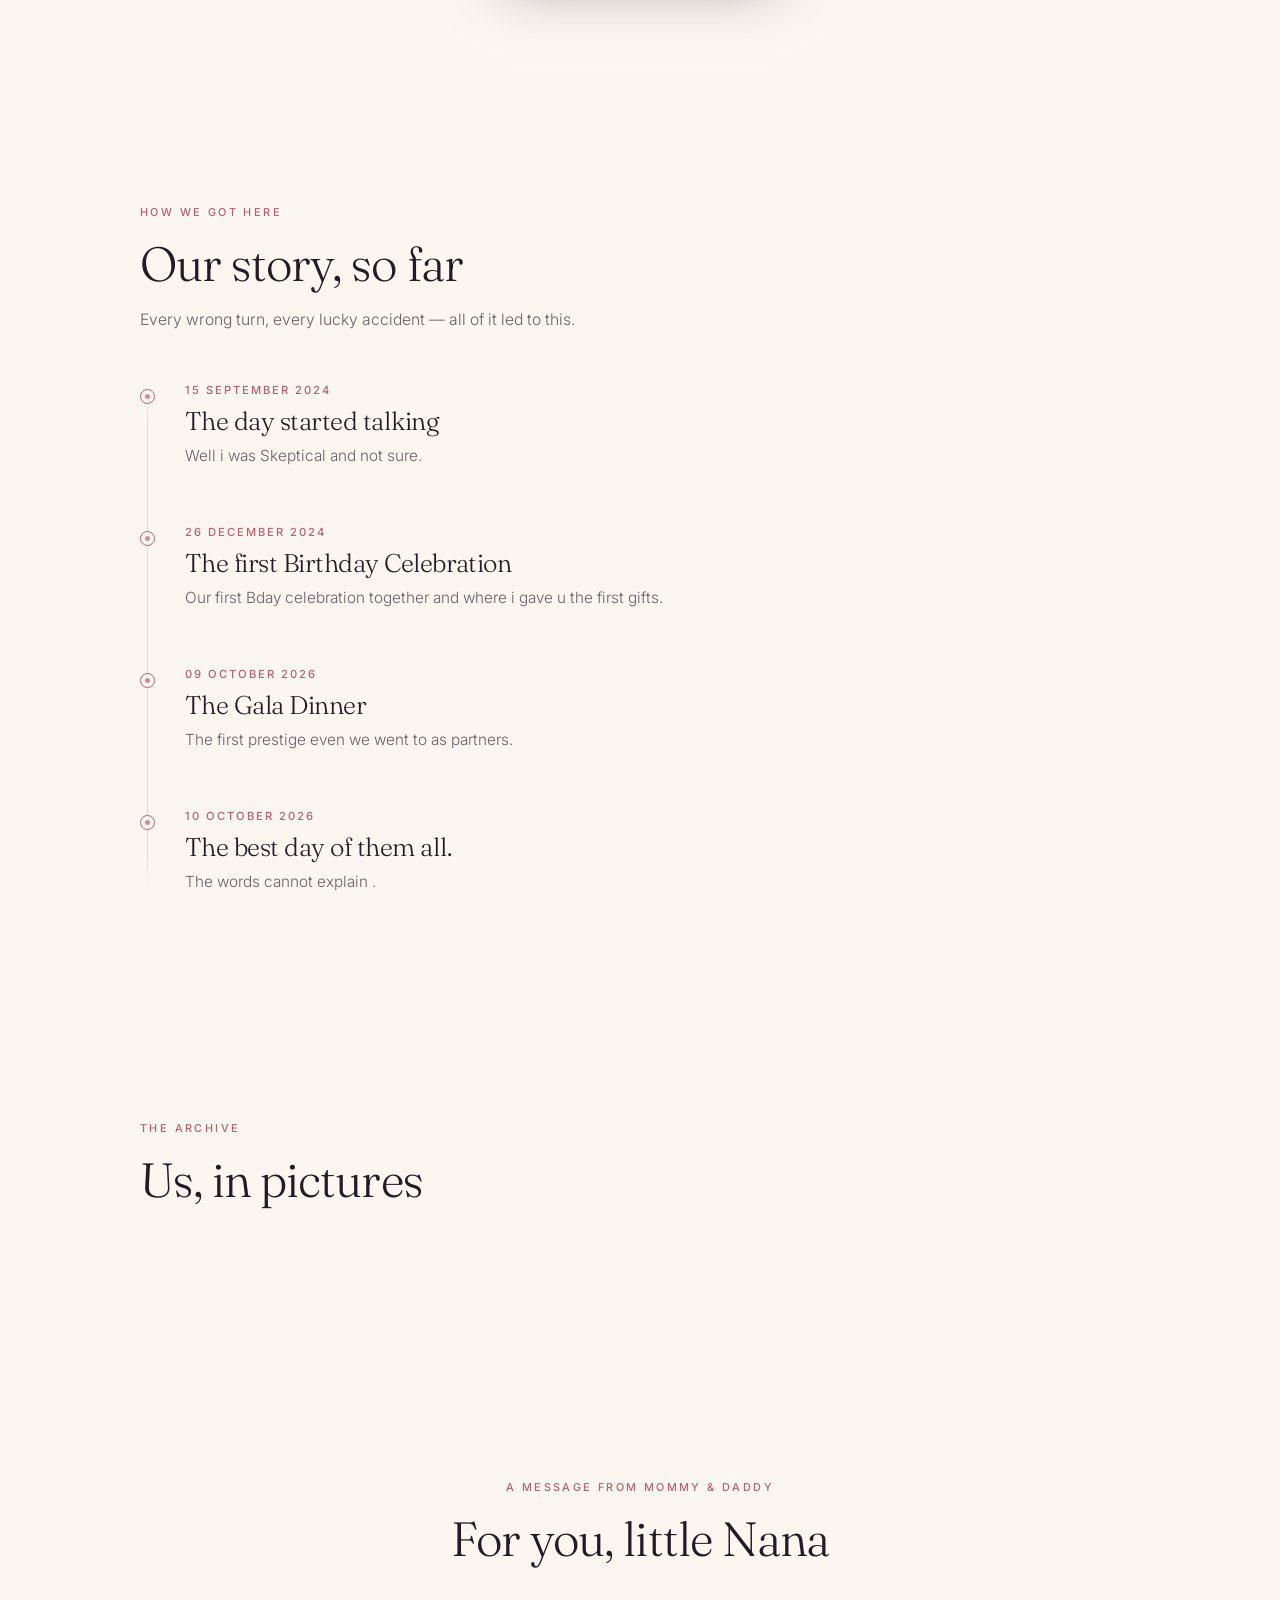
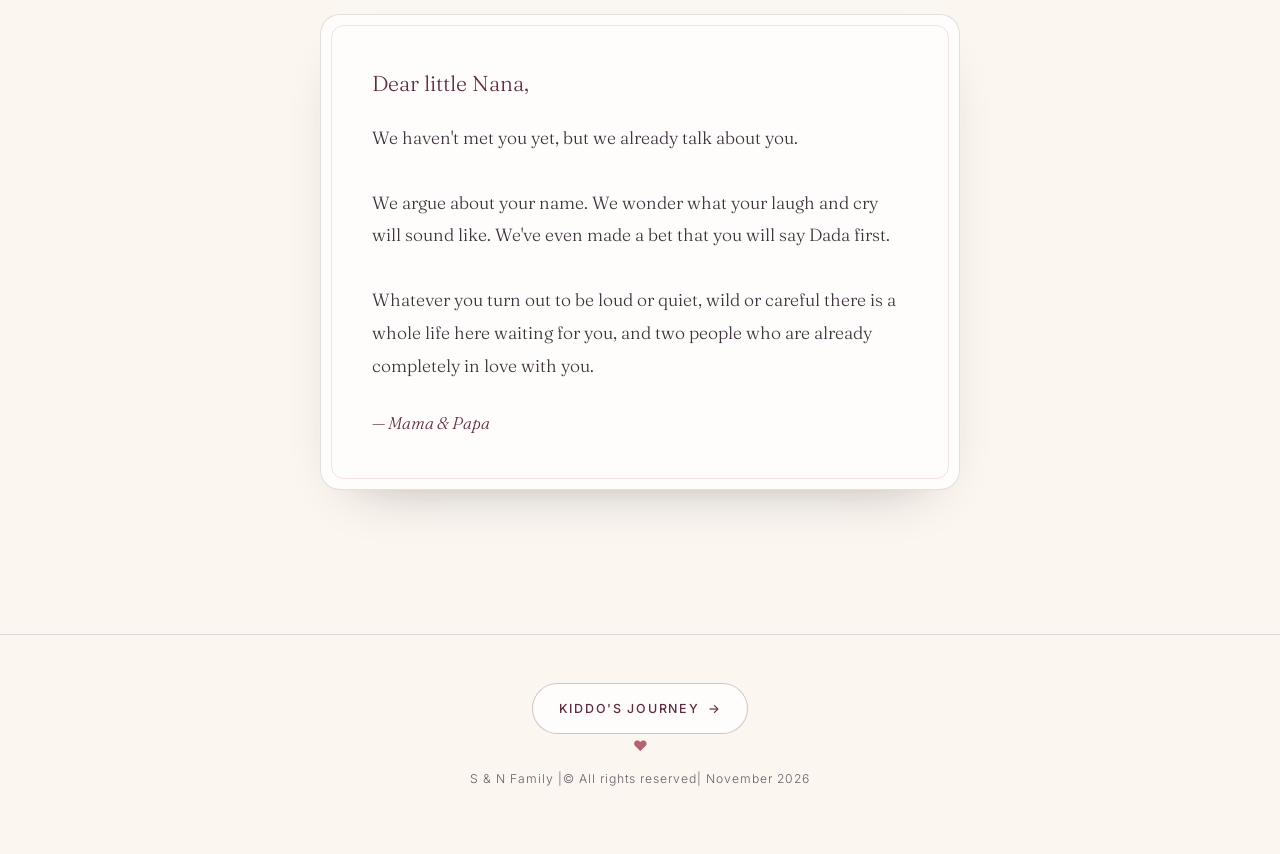
==== commit fd75a90d: "Update print statement from 'Hello' to 'Goodbye'" ====
--- a/index.htm
+++ b/index.htm
@@ -394,12 +394,12 @@
    ══════════════════════════════════════════════════════════════ */
 const CONFIG = {
 
-  names: { you: "Sello", her: "Nthabeleng" },
+  names: { you: "S", her: "N Family" },
 
   hero: {
     photo: "photos/hero.jpg",           // ← your gender-reveal photo
     alt: "Our gender reveal",
-    kicker: "A little life, on the way",
+    kicker: "Welcome to the",
     line: "We're going to be parents."
   },
 
@@ -736,3 +736,4 @@
   </script>
 </body>
 </html>
+
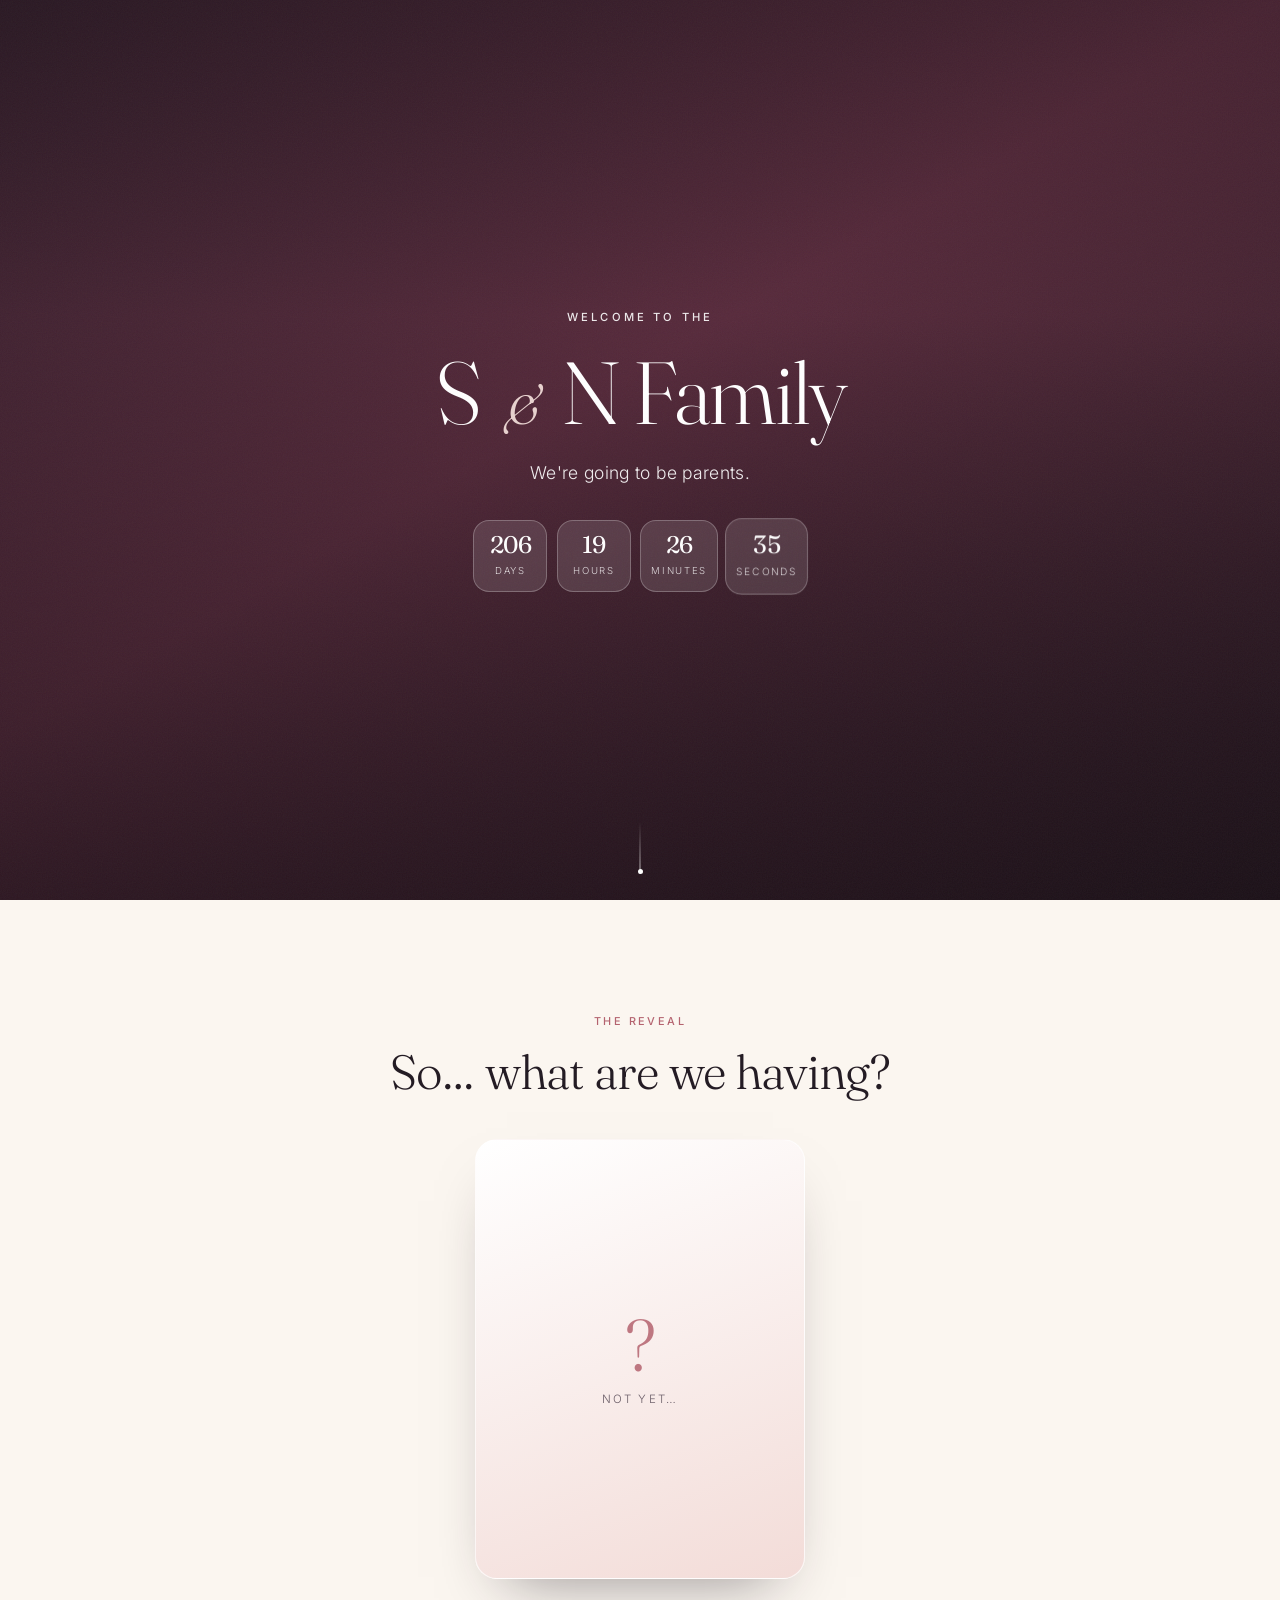
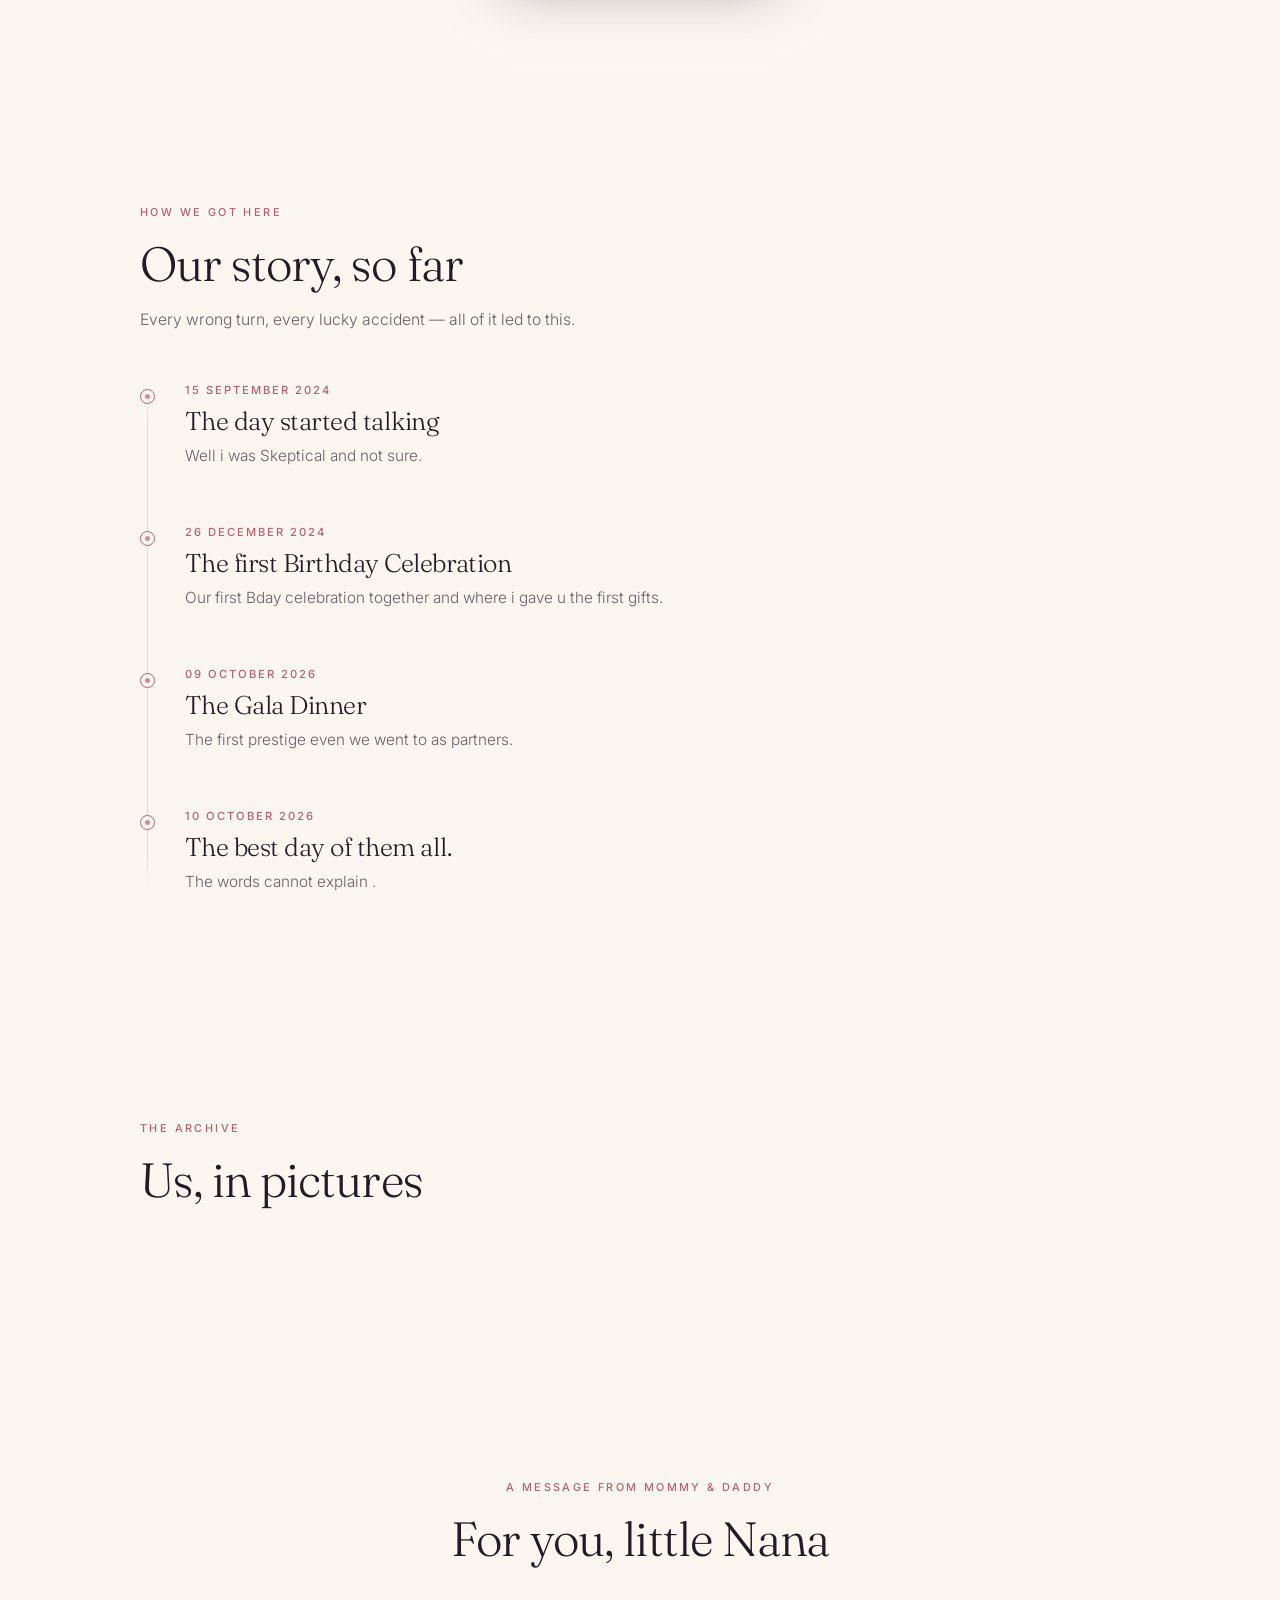
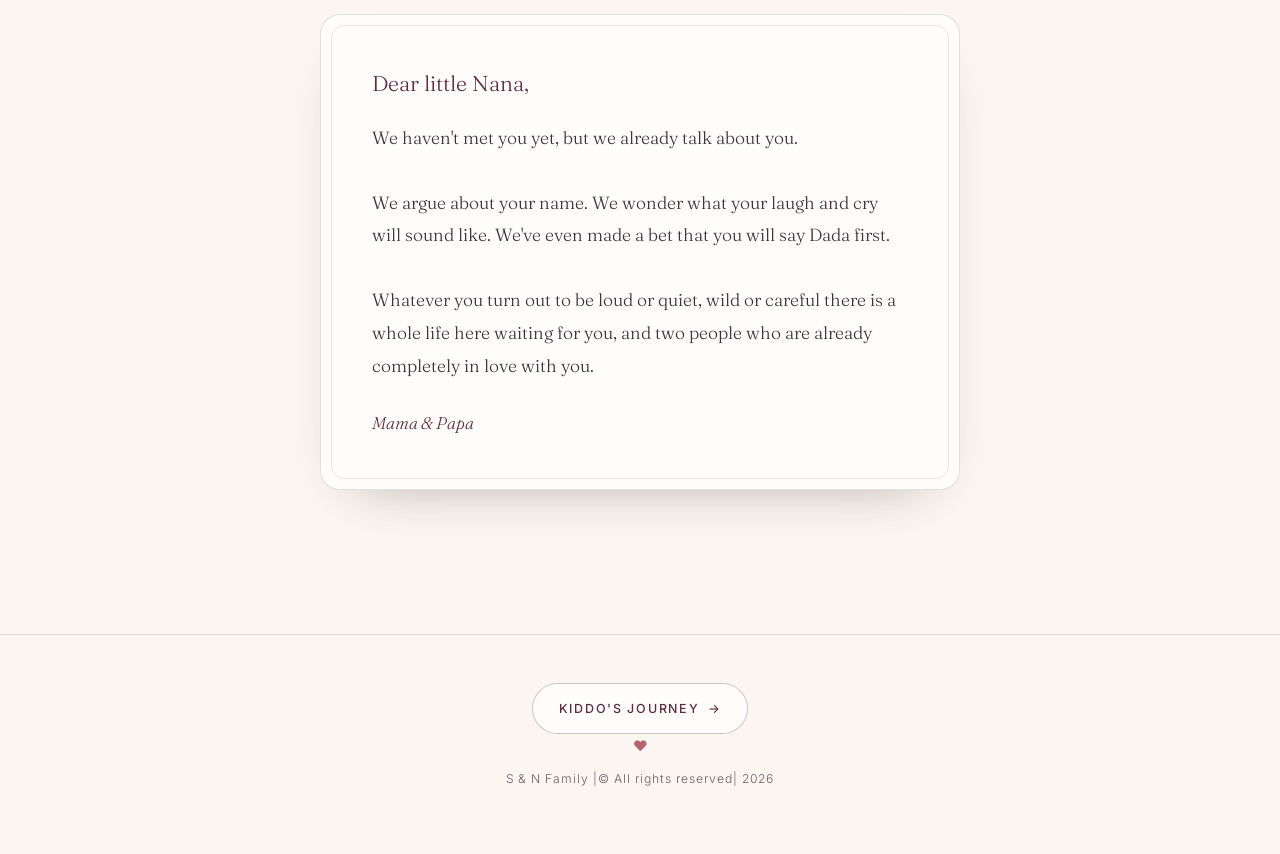
==== commit 52544cc6: "Update print statement from 'Hello' to 'Goodbye'" ====
--- a/index.htm
+++ b/index.htm
@@ -394,7 +394,7 @@
    ══════════════════════════════════════════════════════════════ */
 const CONFIG = {
 
-  names: { you: "S", her: "N Family" },
+  names: { you: "   S", her: "N Family" },
 
   hero: {
     photo: "photos/hero.jpg",           // ← your gender-reveal photo
@@ -450,10 +450,10 @@
   letter: {
     greeting: "Dear little Nana,",
     body: "We haven't met you yet, but we already talk about you.\n\nWe argue about your name. We wonder what your laugh and cry will sound like. We've even made a bet that you will say Dada first.\n\nWhatever you turn out to be loud or quiet, wild or careful there is a whole life here waiting for you, and two people who are already completely in love with you.",
-    signoff: "— Mama & Papa"
+    signoff: " Mama & Papa"
   },
 
-  footerNote: "S & N Family |© All rights reserved| November 2026"
+  footerNote: "S & N Family |© All rights reserved| 2026"
 };
 /* ══════════════════════════════════════════════════════════════
    ↓ Nothing below here needs editing to run the site.
@@ -729,7 +729,7 @@
       clearTimeout(toastTimer);
       toastTimer = setTimeout(() => toast.classList.remove("show"), 3200);
     }
-    // else: do nothing → normal navigation to page2.html happens
+    
   });
 })();
 
@@ -737,3 +737,4 @@
 </body>
 </html>
 
+
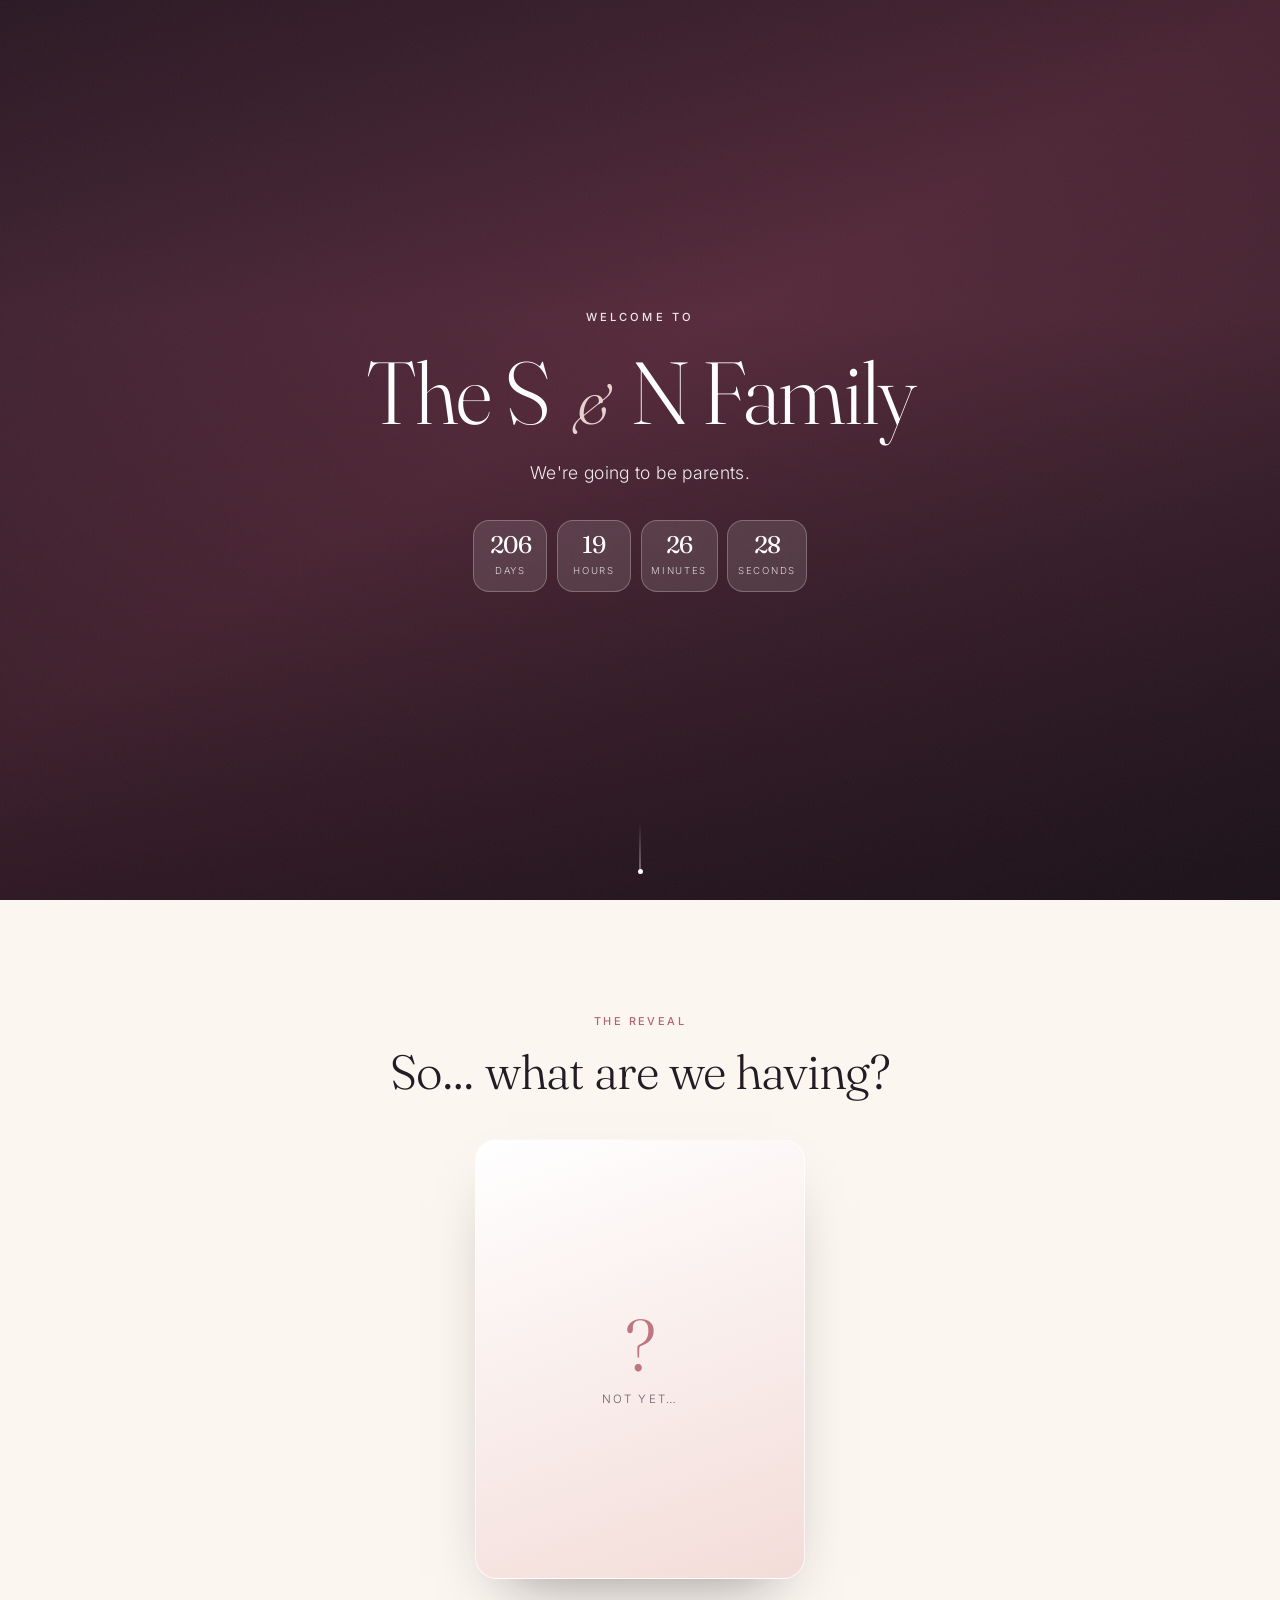
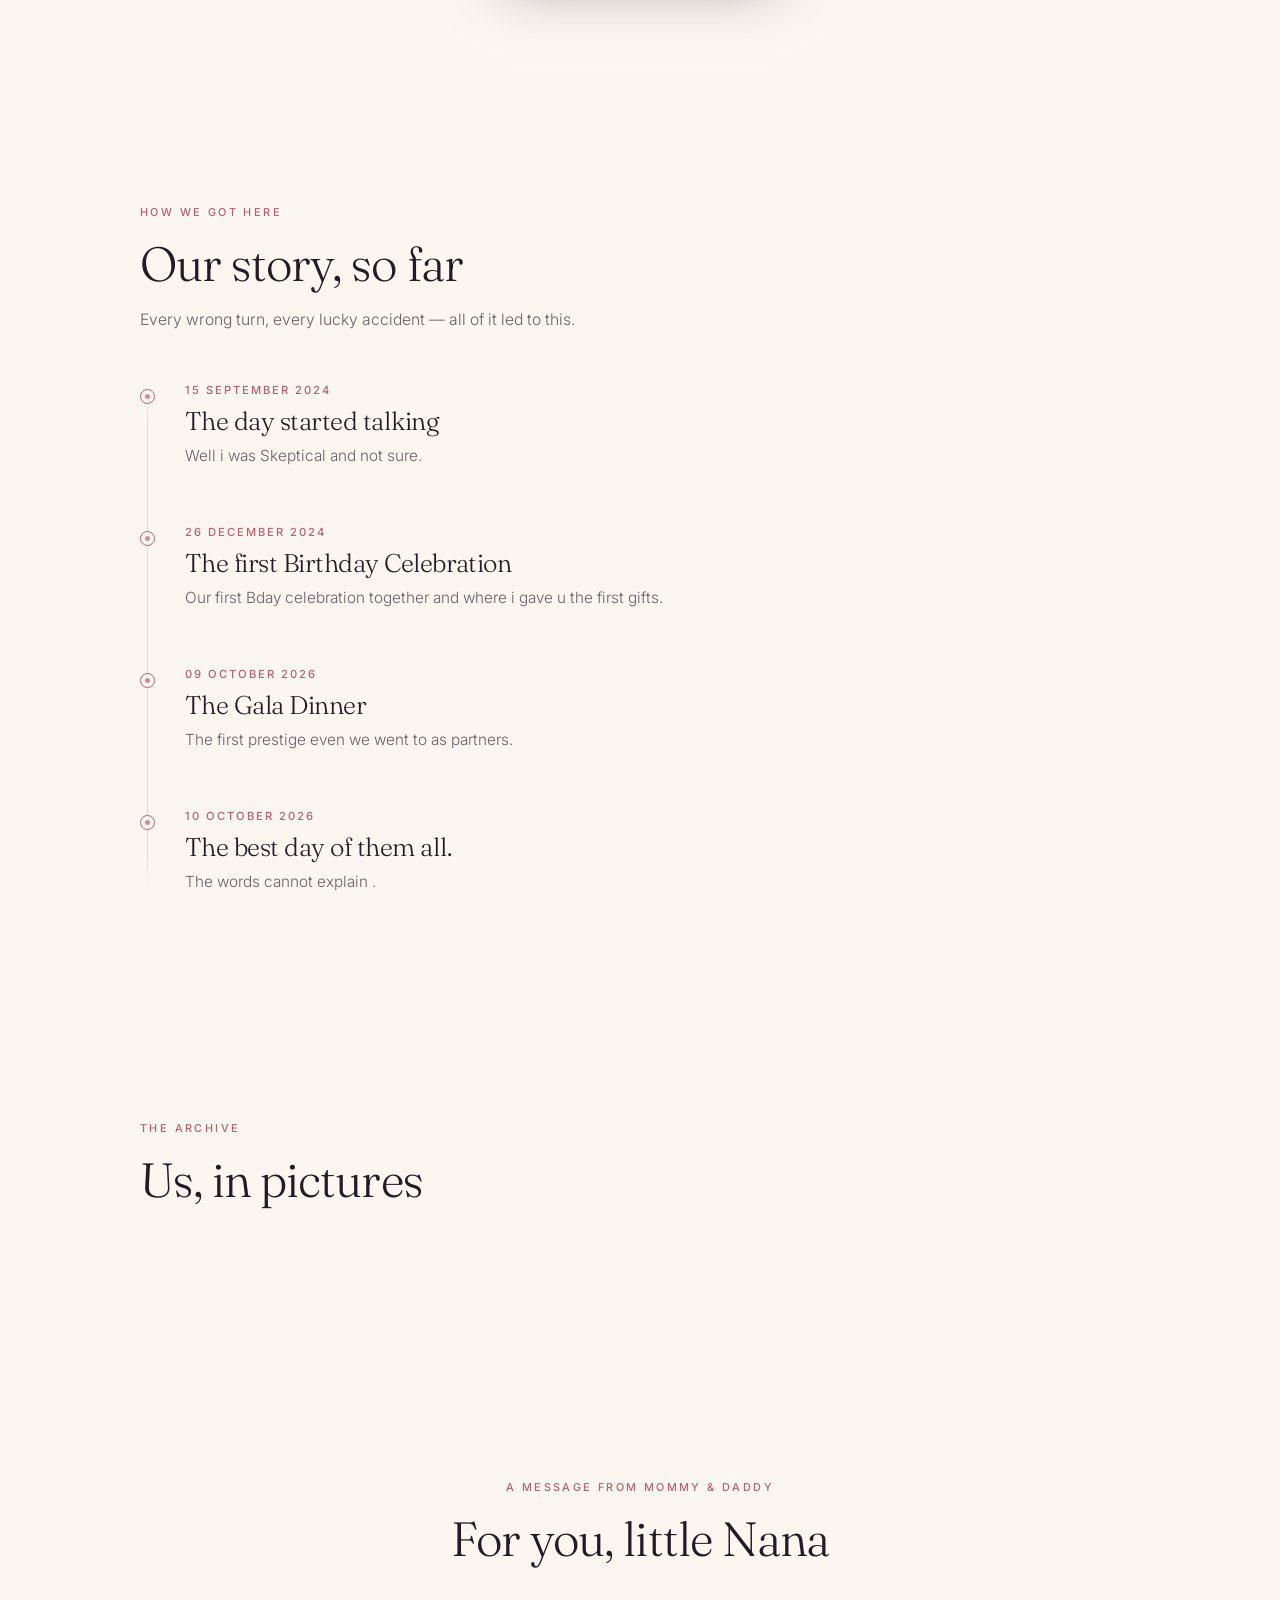
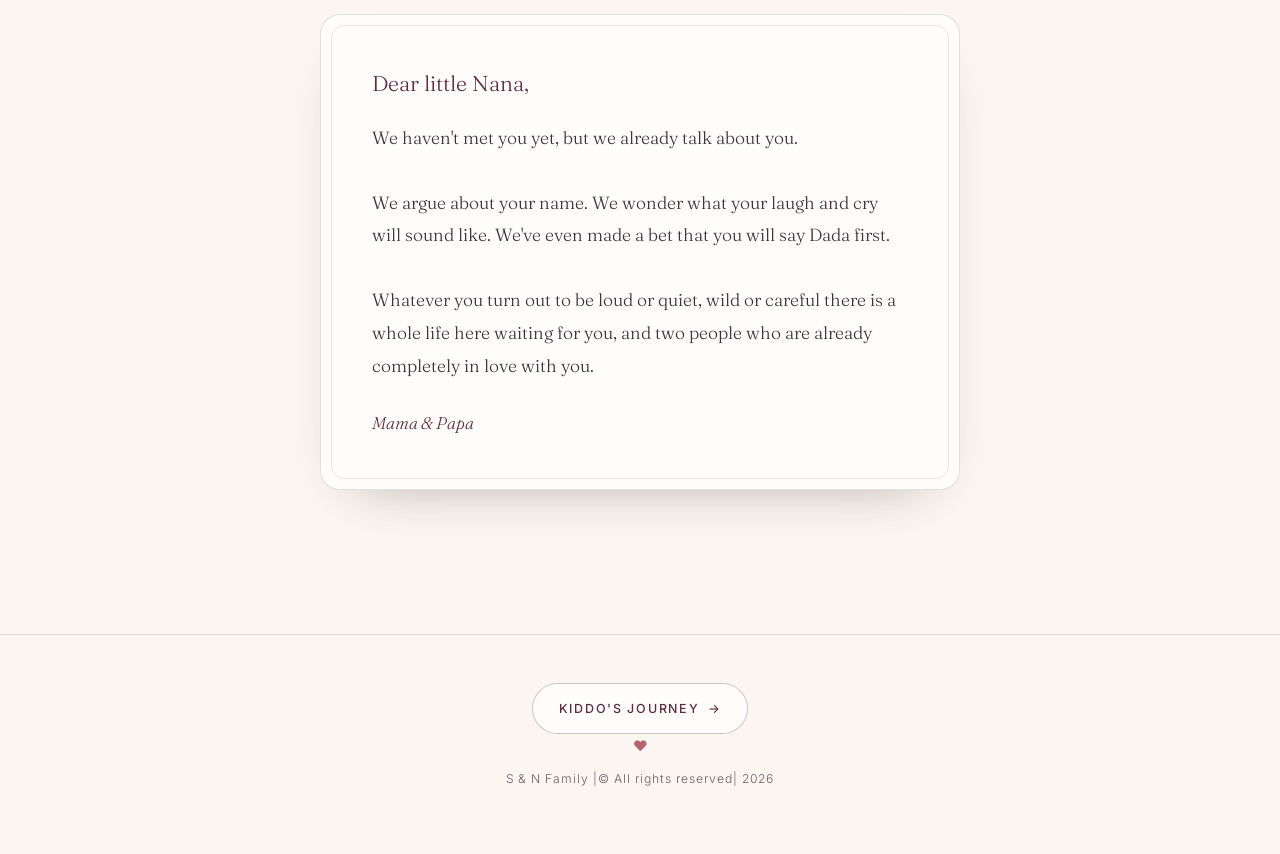
==== commit 4b106e69: "Update print statement to reflect farewell message" ====
--- a/index.htm
+++ b/index.htm
@@ -394,12 +394,12 @@
    ══════════════════════════════════════════════════════════════ */
 const CONFIG = {
 
-  names: { you: "   S", her: "N Family" },
+  names: { you: "The S", her: "N Family" },
 
   hero: {
     photo: "photos/hero.jpg",           // ← your gender-reveal photo
     alt: "Our gender reveal",
-    kicker: "Welcome to the",
+    kicker: "Welcome to ",
     line: "We're going to be parents."
   },
 
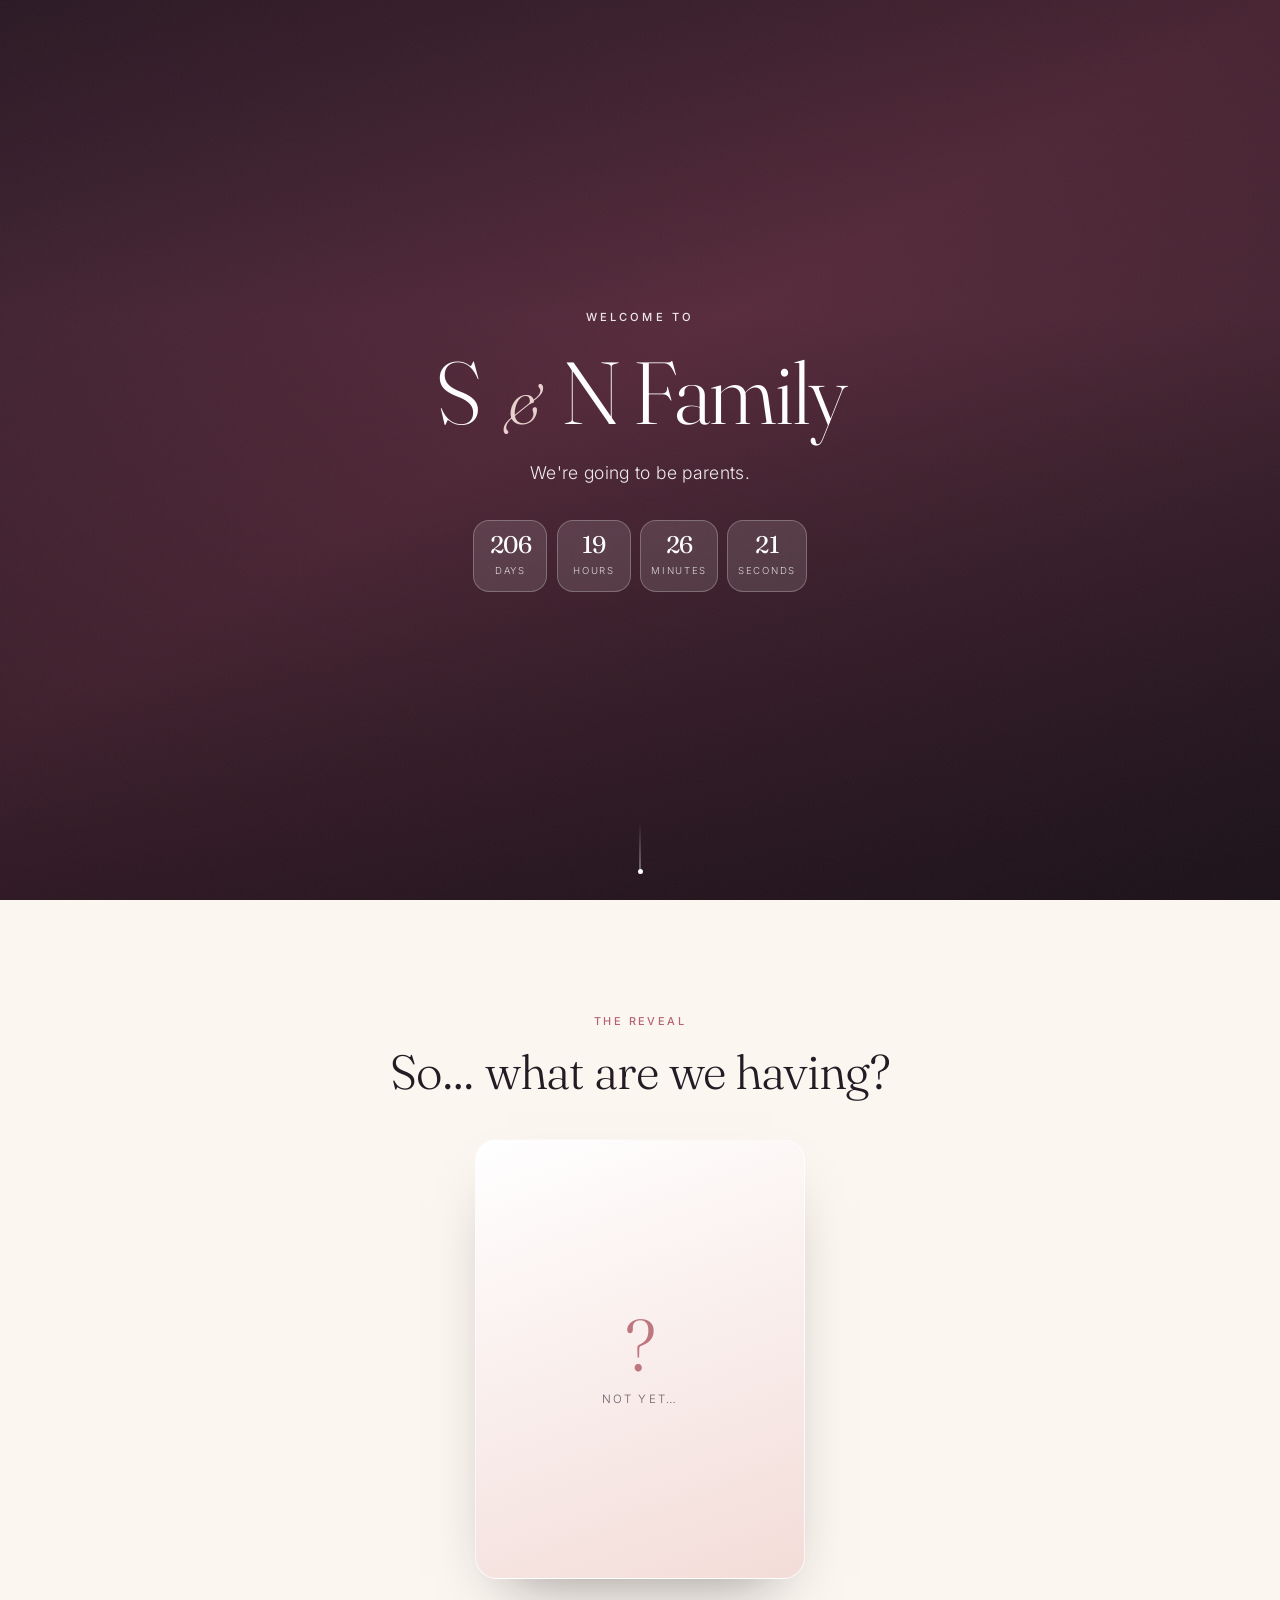
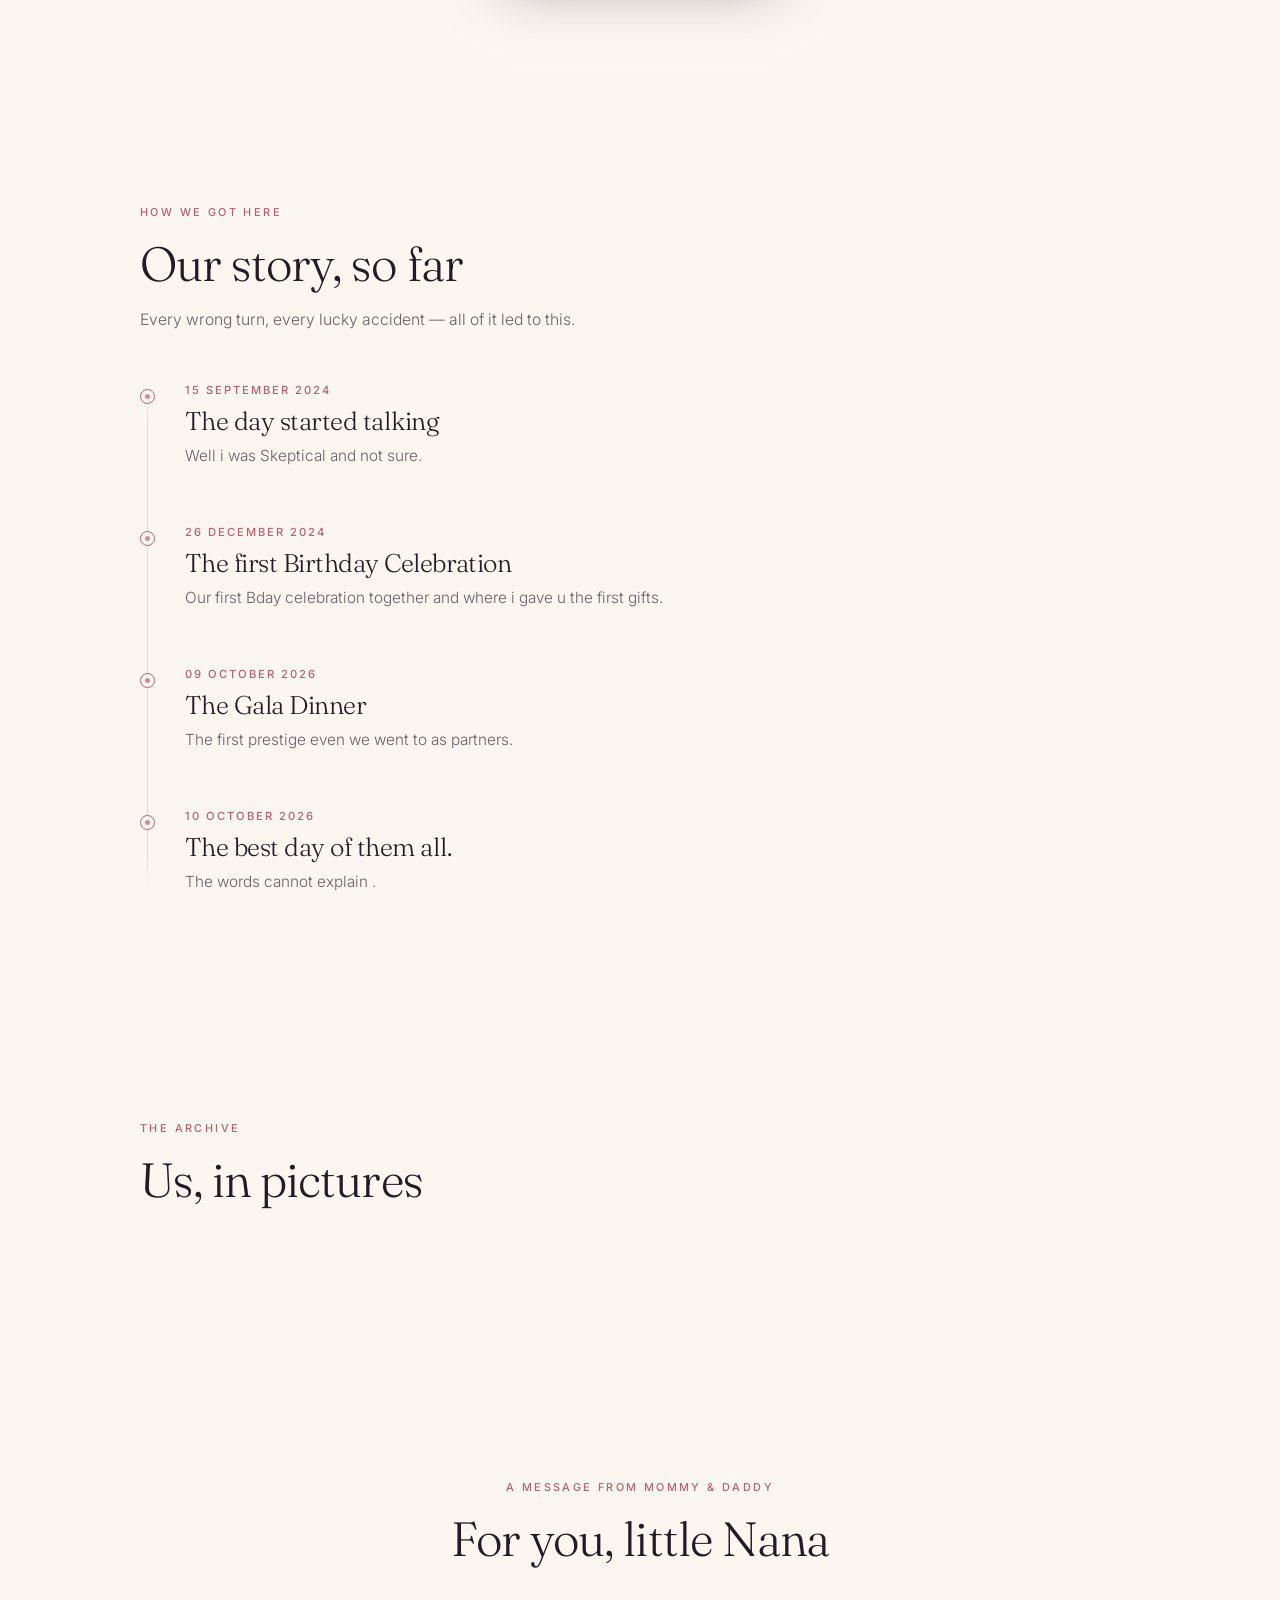
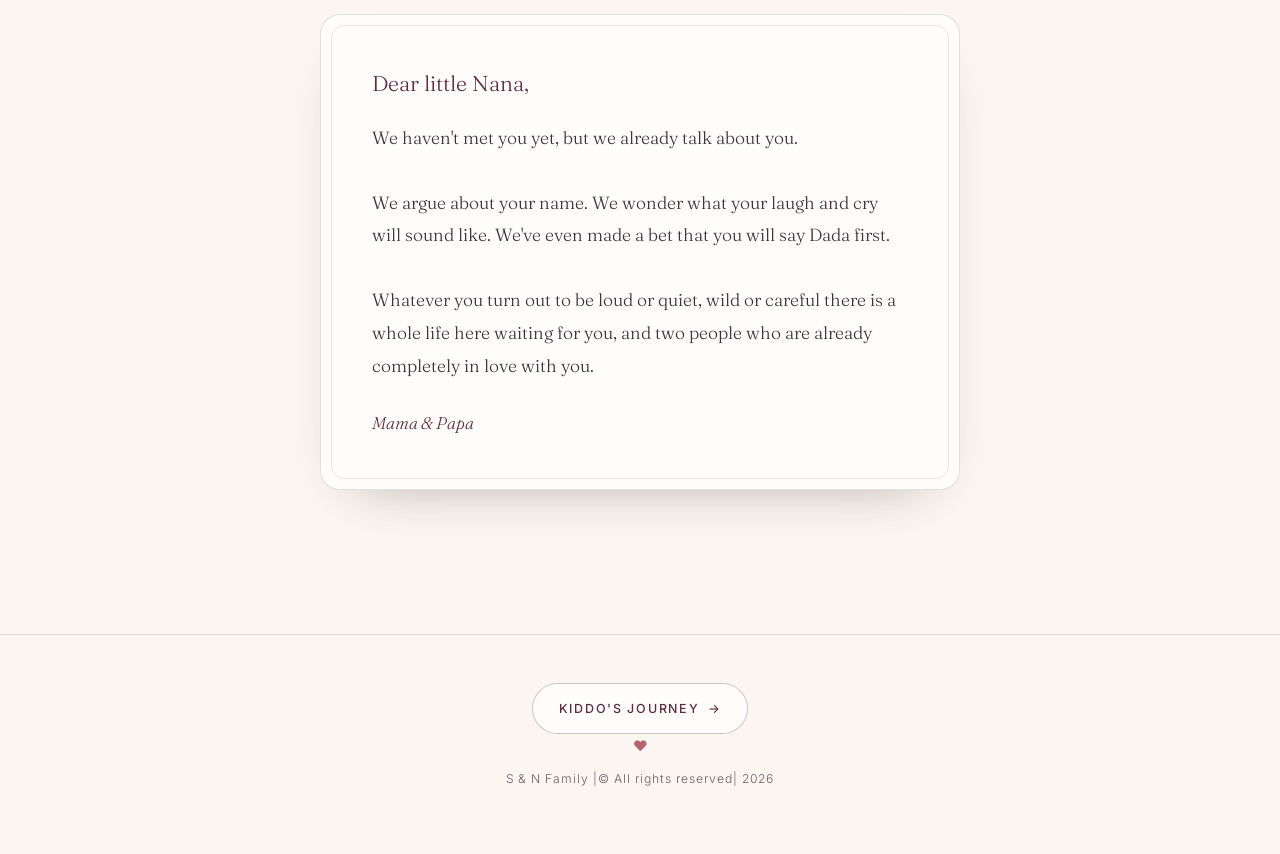
==== commit bddec603: "Update index.htm" ====
--- a/index.htm
+++ b/index.htm
@@ -389,12 +389,10 @@
 </footer>
 
 <script>
-/* ══════════════════════════════════════════════════════════════
-   ①  YOUR CONTENT — edit this block only
-   ══════════════════════════════════════════════════════════════ */
+/* Content*/
 const CONFIG = {
 
-  names: { you: "The S", her: "N Family" },
+  names: { you: " S", her: "N Family" },
 
   hero: {
     photo: "photos/hero.jpg",           // ← your gender-reveal photo
@@ -688,6 +686,7 @@
   padding:.85rem 1.6rem;border-radius:999px;
   border:1px solid rgba(94,43,65,.28);
   transition:background .35s ease,color .35s ease,transform .35s ease,box-shadow .35s ease;
+      cursor:pointer;
 }
 .btn::after{content:"→";transition:transform .35s ease}
 .btn:hover{
@@ -698,7 +697,9 @@
 .btn:hover::after{transform:translateX(4px)}
 .btn:active{transform:translateY(0)}
 .btn:focus-visible{outline:2px solid #B4636F;outline-offset:3px}
-    .toast{
+
+    
+    #locktoast{
   position:fixed;left:50%;bottom:2rem;transform:translate(-50%,20px);
   background:#5E2B41;color:#FBF6F0;
   font-family:"Inter",system-ui,sans-serif;font-size:.85rem;letter-spacing:.02em;
@@ -706,10 +707,12 @@
   box-shadow:0 20px 40px -20px rgba(36,28,36,.6);
   opacity:0;pointer-events:none;z-index:10000;
   transition:opacity .4s ease,transform .4s ease;
-}
-.toast.show{opacity:1;transform:translate(-50%,0)}
+   white-space:nowrap;   
+}
+#locktoast.show{opacity:1;transform:translate(-50%,0)}
+    
   </style>
-
+<div id="LockToast" role="status" aria-live="polite"></div>
   <script>
     
 (function () {
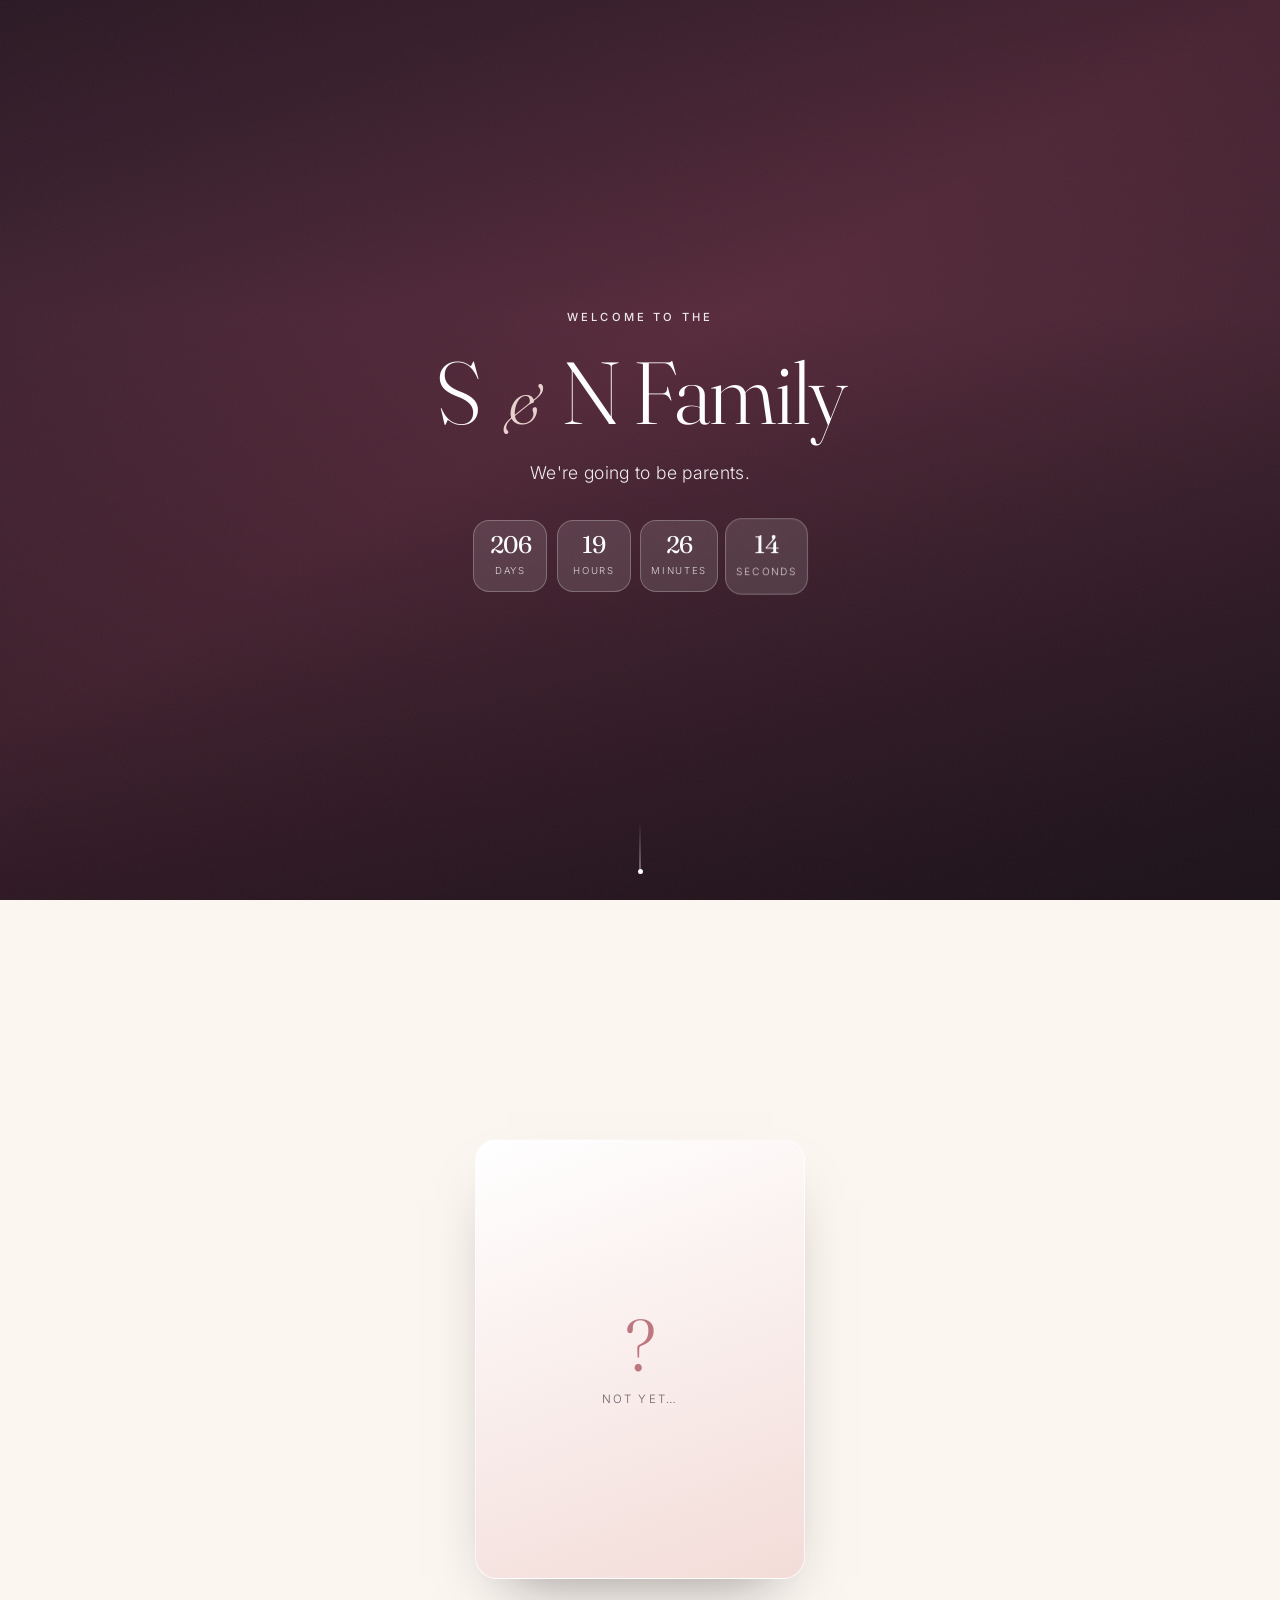
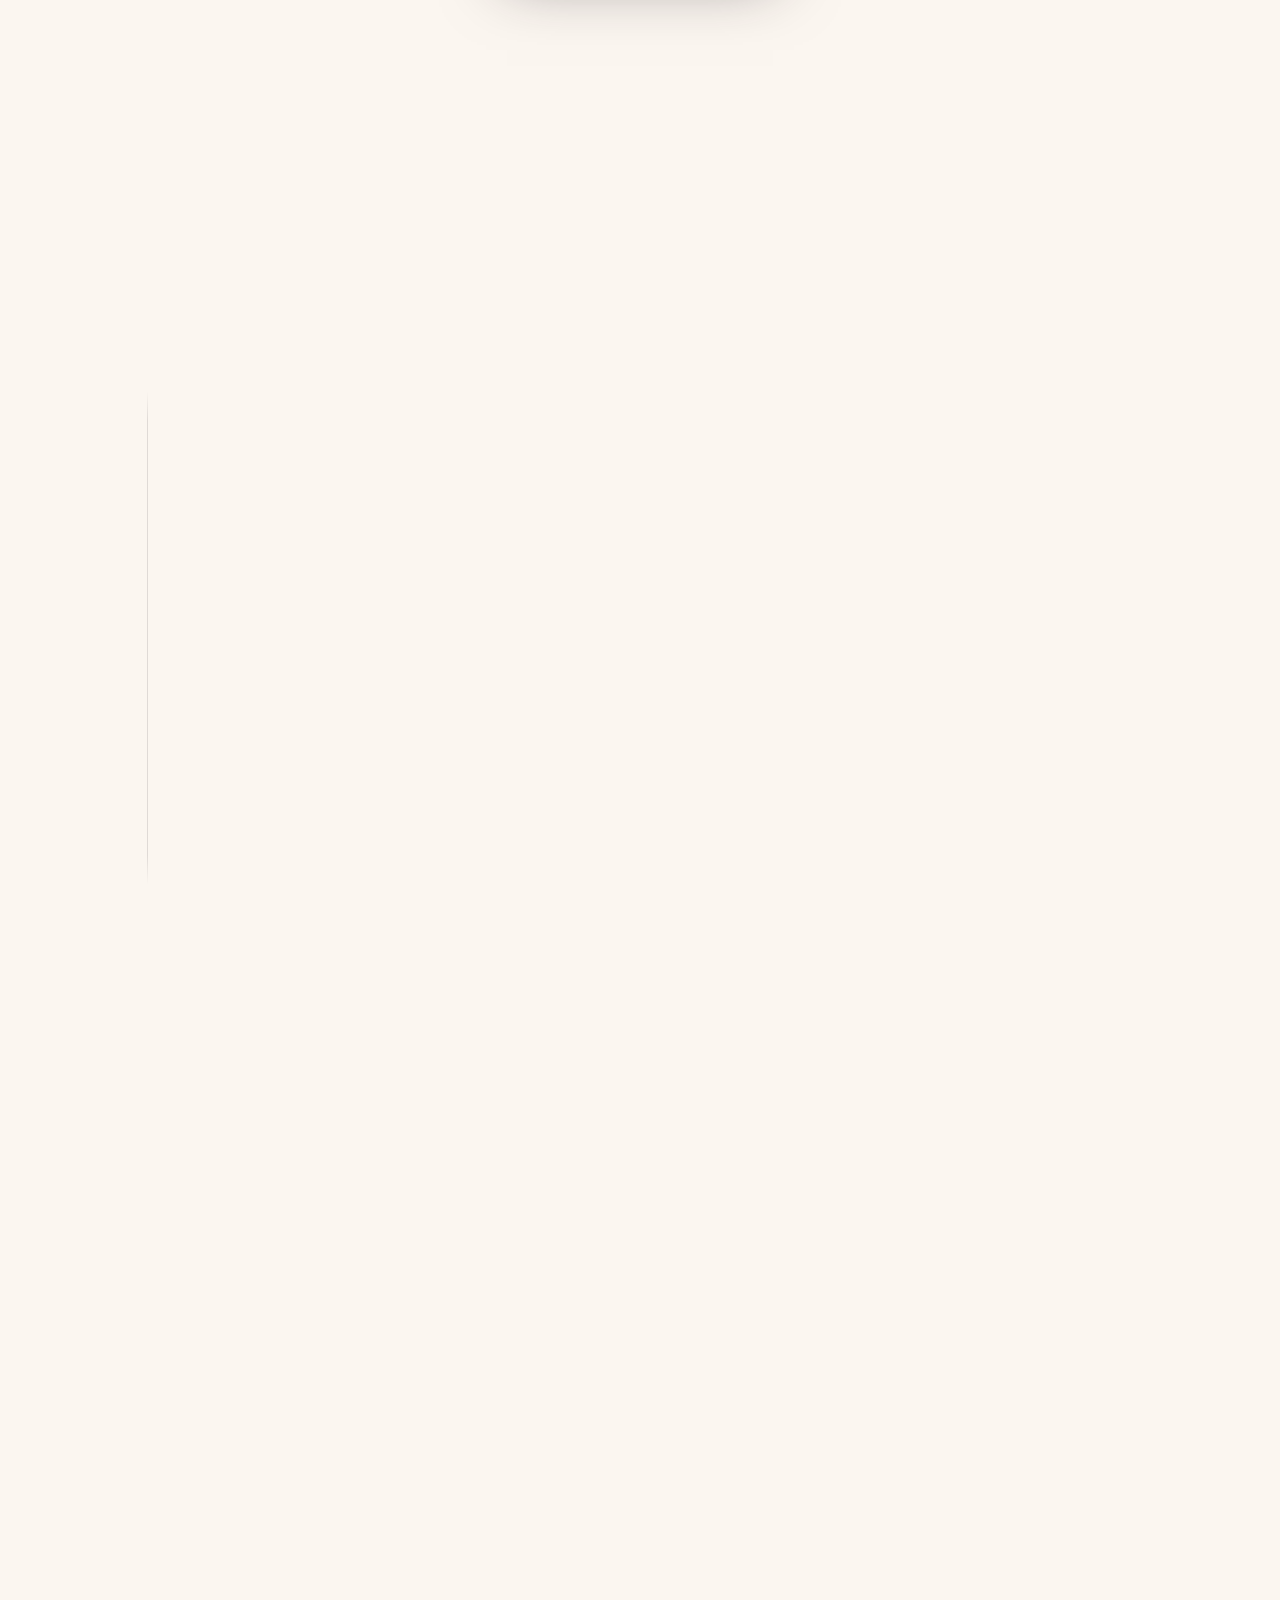
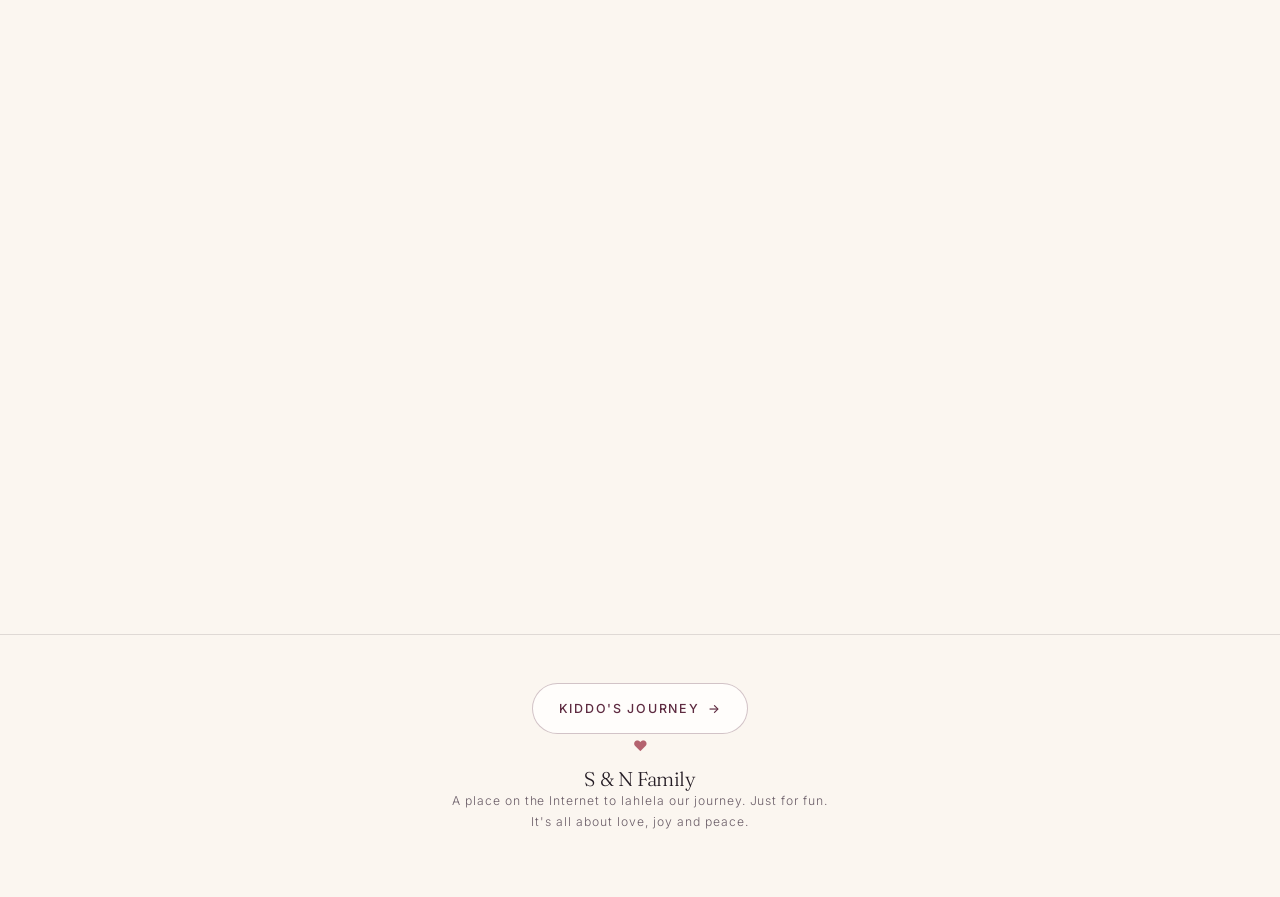
==== commit 004e1cac: "Update print statement from 'Hello' to 'Goodbye'" ====
--- a/index.htm
+++ b/index.htm
@@ -384,7 +384,11 @@
   <div class="wrap">
     <a href="LittleNana.html" class="btn" id="lockedBtn"> Kiddo's journey</a>
     <span class="mark" aria-hidden="true">♥</span>
-    <p id="footerNote"></p>
+    <h3 class="footer_brand">S &amp; N Family</h3>
+    <p class="footer_blurb">
+      A place on the Internet to lahlela our journey. Just for fun.<br>
+      It's all about love, joy and peace.
+    </p>
   </div>
 </footer>
 
@@ -397,7 +401,7 @@
   hero: {
     photo: "photos/hero.jpg",           // ← your gender-reveal photo
     alt: "Our gender reveal",
-    kicker: "Welcome to ",
+    kicker: "Welcome to the",
     line: "We're going to be parents."
   },
 
